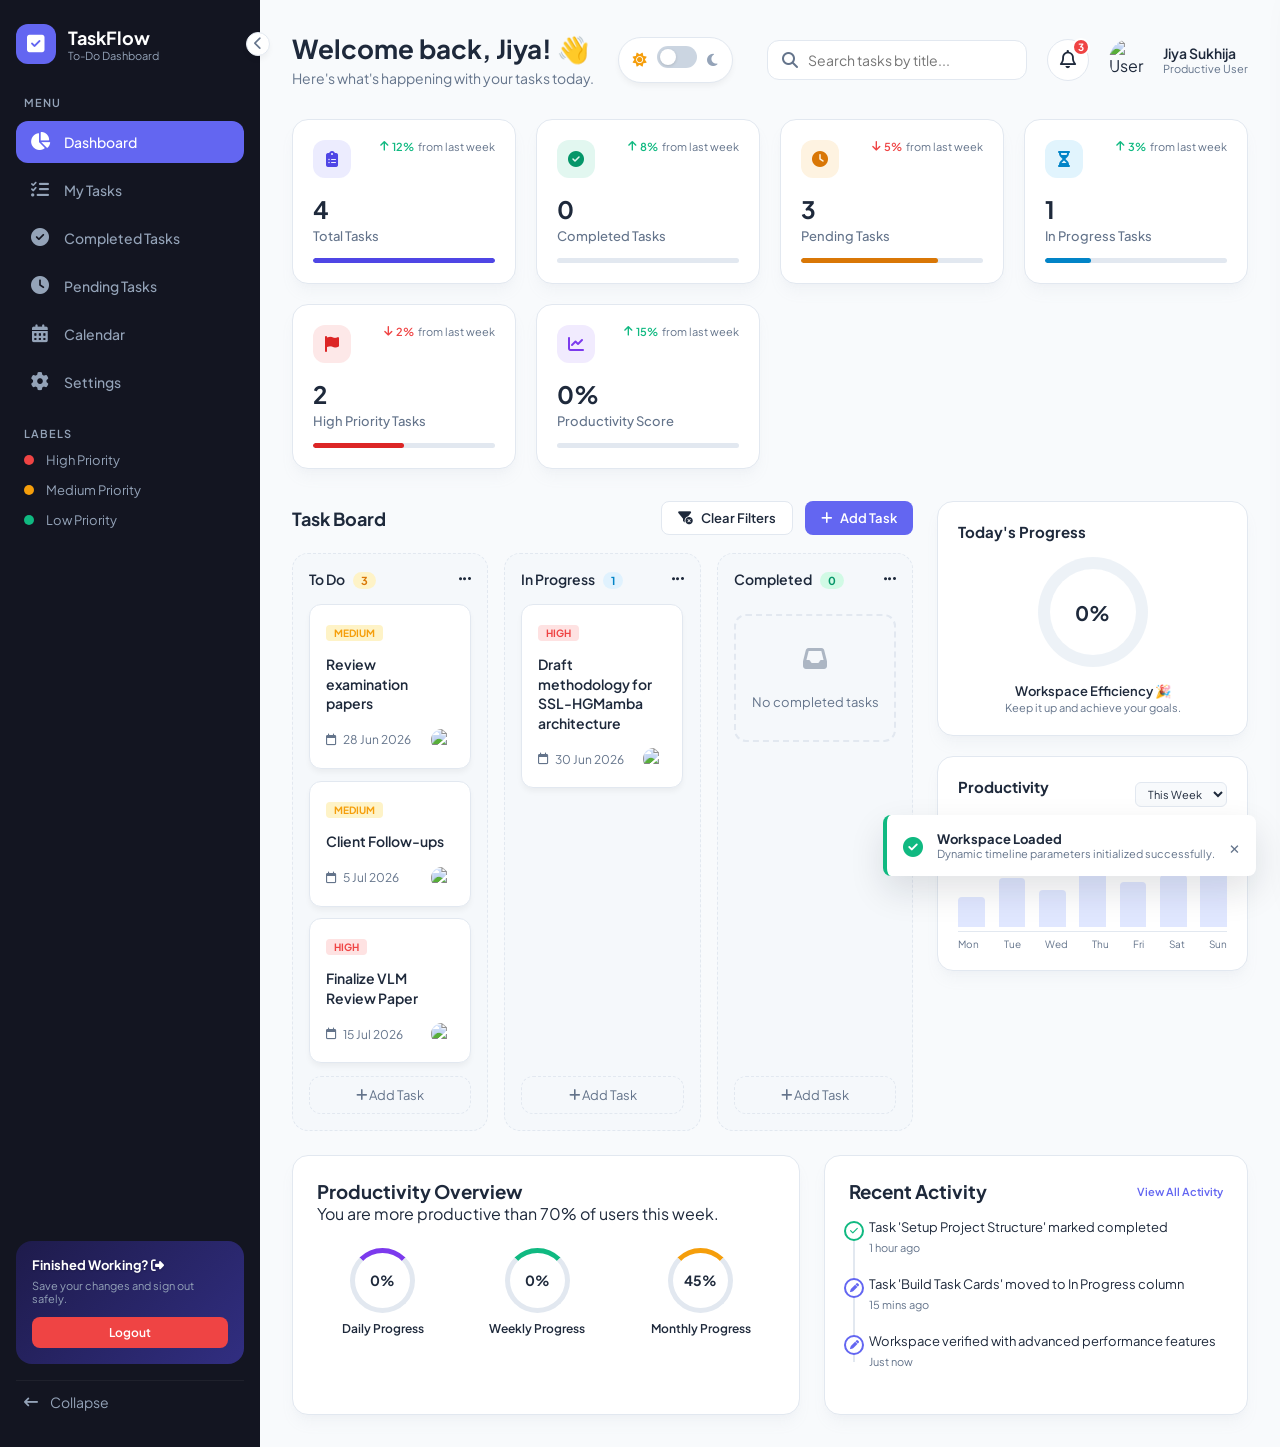
==== dashboard/index.html @ a17f4a40 "first commit" ====
<!DOCTYPE html>
<html lang="en">
<head>
    <meta charset="UTF-8">
    <meta name="viewport" content="width=device-width, initial-scale=1.0">
    <title>To-Do Dashboard</title>
    <link rel="stylesheet" href="https://cdnjs.cloudflare.com/ajax/libs/font-awesome/6.4.0/css/all.min.css">
    <link href="https://fonts.googleapis.com/css2?family=Plus+Jakarta+Sans:wght@400;500;600;700&display=swap" rel="stylesheet">
    <link rel="stylesheet" href="/dashboard/style.css">
</head>
<body>

    <div class="global-loader-screen" id="globalLoader">
        <div class="spinner-loader"></div>
        <p class="loading-text">Loading Workspace...</p>
    </div>

    <div class="dashboard-container">
        <div class="mobile-top-bar">
            <button id="mobileMenuBtn" class="mobile-menu-btn" aria-label="Open Navigation">
                <i class="fa-solid fa-bars"></i>
            </button>
            <div class="mobile-logo">
                <i class="fa-solid fa-square-check"></i> <span>TaskFlow</span>
            </div>
        </div>

        <div class="sidebar-overlay" id="sidebarOverlay"></div>

        <aside class="sidebar" id="sidebar">
            <div class="sidebar-header">
                <div class="logo-container">
                    <div class="logo-icon">
                        <i class="fa-solid fa-square-check"></i>
                    </div>
                    <div class="logo-text">
                        <h2>TaskFlow</h2>
                        <p>To-Do Dashboard</p>
                    </div>
                </div>
                <button class="toggle-sidebar-btn" id="toggleSidebar" aria-label="Toggle Sidebar">
                    <i class="fa-solid fa-chevron-left"></i>
                </button>
            </div>

            <nav class="sidebar-menu">
                <p class="menu-label">MENU</p>
                <ul class="menu-items-list">
                    <div class="sliding-indicator" id="slidingIndicator"></div>
                    
                    <li class="menu-item active" data-index="0" data-status="all">
                        <a href="#"><i class="fa-solid fa-chart-pie"></i> <span>Dashboard</span></a>
                    </li>
                    <li class="menu-item" data-index="1" data-status="all">
                        <a href="#"><i class="fa-solid fa-list-check"></i> <span>My Tasks</span></a>
                    </li>
                    <li class="menu-item" data-index="2" data-status="Completed">
                        <a href="#"><i class="fa-solid fa-circle-check"></i> <span>Completed Tasks</span></a>
                    </li>
                    <li class="menu-item" data-index="3" data-status="Pending">
                        <a href="#"><i class="fa-solid fa-clock"></i> <span>Pending Tasks</span></a>
                    </li>
                    <li class="menu-item" data-index="4">
                        <a href="#"><i class="fa-solid fa-calendar-days"></i> <span>Calendar</span></a>
                    </li>
                    <li class="menu-item" data-index="5">
                        <a href="#"><i class="fa-solid fa-gear"></i> <span>Settings</span></a>
                    </li>
                </ul>

                <p class="menu-label labels-section">LABELS</p>
                <ul class="labels-list">
                    <li class="label-filter-btn" data-priority="High"><span class="dot high"></span> <span>High Priority</span></li>
                    <li class="label-filter-btn" data-priority="Medium"><span class="dot medium"></span> <span>Medium Priority</span></li>
                    <li class="label-filter-btn" data-priority="Low"><span class="dot low"></span> <span>Low Priority</span></li>
                </ul>
            </nav>

            <div class="sidebar-banner">
                <div class="banner-content">
                    <h4>Finished Working? <i class="fa-solid fa-right-from-bracket"></i></h4>
                    <p>Save your changes and sign out safely.</p>
                    <button class="upgrade-btn" id="sidebarLogoutBtn" style="background-color: #ef4444;">Logout</button>
                </div>
            </div>

            <div class="sidebar-footer" id="footerCollapseBtn">
                <i class="fa-solid fa-arrow-left-long"></i> <span>Collapse</span>
            </div>
        </aside>

        <main class="main-content">
            <header class="top-header">
                <div class="welcome-section-wrapper">
                    <div class="welcome-msg">
                        <h1>Welcome back, Jiya! 👋</h1>
                        <p>Here's what's happening with your tasks today.</p>
                    </div>
                    <div class="header-theme-switch-box">
                        <i class="fa-solid fa-sun icon-sun"></i>
                        <label class="theme-switch-label">
                            <input type="checkbox" id="headerThemeToggle">
                            <span class="theme-switch-slider"></span>
                        </label>
                        <i class="fa-solid fa-moon icon-moon"></i>
                    </div>
                </div>
                <div class="header-actions">
                    <div class="search-bar">
                        <i class="fa-solid fa-magnifying-glass"></i>
                        <input type="text" placeholder="Search tasks by title..." id="taskSearch">
                    </div>
                    <div class="notification-trigger">
                        <i class="fa-regular fa-bell"></i>
                        <span class="badge" id="notificationBadge">3</span>
                    </div>
                    <div class="user-profile">
                        <img src="https://images.unsplash.com/photo-1534528741775-53994a69daeb?auto=format&fit=crop&w=100&q=80" alt="User Profile">
                        <div class="user-info">
                            <span class="user-name">Jiya Sukhija</span>
                            <span class="user-role">Productive User</span>
                        </div>
                    </div>
                </div>
            </header>

            <section class="stats-grid">
                <div class="stat-card total-tasks">
                    <div class="stat-header">
                        <div class="stat-icon"><i class="fa-solid fa-clipboard-list"></i></div>
                        <div class="stat-trend trend-up"><i class="fa-solid fa-arrow-up"></i> 12% <span class="trend-text">from last week</span></div>
                    </div>
                    <div class="stat-body">
                        <span class="stat-value" id="stat-total">0</span>
                        <span class="stat-title">Total Tasks</span>
                    </div>
                    <div class="progress-bar-container"><div class="progress-fill" id="pb-total" style="width: 0%"></div></div>
                </div>

                <div class="stat-card completed-tasks">
                    <div class="stat-header">
                        <div class="stat-icon"><i class="fa-solid fa-circle-check"></i></div>
                        <div class="stat-trend trend-up"><i class="fa-solid fa-arrow-up"></i> 8% <span class="trend-text">from last week</span></div>
                    </div>
                    <div class="stat-body">
                        <span class="stat-value" id="stat-completed">0</span>
                        <span class="stat-title">Completed Tasks</span>
                    </div>
                    <div class="progress-bar-container"><div class="progress-fill" id="pb-completed" style="width: 0%"></div></div>
                </div>

                <div class="stat-card pending-tasks">
                    <div class="stat-header">
                        <div class="stat-icon"><i class="fa-solid fa-clock"></i></div>
                        <div class="stat-trend trend-down"><i class="fa-solid fa-arrow-down"></i> 5% <span class="trend-text">from last week</span></div>
                    </div>
                    <div class="stat-body">
                        <span class="stat-value" id="stat-pending">0</span>
                        <span class="stat-title">Pending Tasks</span>
                    </div>
                    <div class="progress-bar-container"><div class="progress-fill" id="pb-pending" style="width: 0%"></div></div>
                </div>

                <div class="stat-card progress-tasks">
                    <div class="stat-header">
                        <div class="stat-icon"><i class="fa-solid fa-hourglass-half"></i></div>
                        <div class="stat-trend trend-up"><i class="fa-solid fa-arrow-up"></i> 3% <span class="trend-text">from last week</span></div>
                    </div>
                    <div class="stat-body">
                        <span class="stat-value" id="stat-progress">0</span>
                        <span class="stat-title">In Progress Tasks</span>
                    </div>
                    <div class="progress-bar-container"><div class="progress-fill" id="pb-progress" style="width: 0%"></div></div>
                </div>

                <div class="stat-card high-priority">
                    <div class="stat-header">
                        <div class="stat-icon"><i class="fa-solid fa-flag"></i></div>
                        <div class="stat-trend trend-down"><i class="fa-solid fa-arrow-down"></i> 2% <span class="trend-text">from last week</span></div>
                    </div>
                    <div class="stat-body">
                        <span class="stat-value" id="stat-high">0</span>
                        <span class="stat-title">High Priority Tasks</span>
                    </div>
                    <div class="progress-bar-container"><div class="progress-fill" id="pb-high" style="width: 0%"></div></div>
                </div>

                <div class="stat-card productivity-score">
                    <div class="stat-header">
                        <div class="stat-icon"><i class="fa-solid fa-chart-line"></i></div>
                        <div class="stat-trend trend-up"><i class="fa-solid fa-arrow-up"></i> 15% <span class="trend-text">from last week</span></div>
                    </div>
                    <div class="stat-body">
                        <span class="stat-value"><span id="stat-score">0</span>%</span>
                        <span class="stat-title">Productivity Score</span>
                    </div>
                    <div class="progress-bar-container"><div class="progress-fill" id="pb-score" style="width: 0%"></div></div>
                </div>
            </section>

            <div class="content-layout-grid">
                <div class="kanban-section">
                    <div class="kanban-header-actions">
                        <h3>Task Board</h3>
                        <div class="action-buttons">
                            <button class="filter-btn" id="clearFiltersBtn"><i class="fa-solid fa-filter-circle-xmark"></i> Clear Filters</button>
                            <button class="add-task-trigger-btn" id="openModalBtn"><i class="fa-solid fa-plus"></i> Add Task</button>
                        </div>
                    </div>

                    <div class="kanban-board">
                        <div class="kanban-column">
                            <div class="column-title">
                                <div>To Do <span class="count-badge count-pending" id="badge-todo">0</span></div>
                                <i class="fa-solid fa-ellipsis"></i>
                            </div>
                            <div class="task-list" id="list-todo"></div>
                            <button class="add-inline-task" data-column="Pending"><i class="fa-solid fa-plus"></i> Add Task</button>
                        </div>

                        <div class="kanban-column">
                            <div class="column-title">
                                <div>In Progress <span class="count-badge count-progress" id="badge-inprogress">0</span></div>
                                <i class="fa-solid fa-ellipsis"></i>
                            </div>
                            <div class="task-list" id="list-inprogress"></div>
                            <button class="add-inline-task" data-column="In Progress"><i class="fa-solid fa-plus"></i> Add Task</button>
                        </div>

                        <div class="kanban-column">
                            <div class="column-title">
                                <div>Completed <span class="count-badge count-completed" id="badge-completed">0</span></div>
                                <i class="fa-solid fa-ellipsis"></i>
                            </div>
                            <div class="task-list" id="list-completed"></div>
                            <button class="add-inline-task" data-column="Completed"><i class="fa-solid fa-plus"></i> Add Task</button>
                        </div>
                    </div>
                </div>

                <div class="side-metrics-column">
                    <div class="metrics-card updates-section">
                        <h3>Today's Progress</h3>
                        <div class="circular-progress-wrapper">
                            <div class="circular-progress" id="dashboardProgressCircle">
                                <div class="progress-value" id="circularProgressValue">0%</div>
                            </div>
                        </div>
                        <p class="progress-feedback">Workspace Efficiency 🎉<br><span class="subtext">Keep it up and achieve your goals.</span></p>
                    </div>

                    <div class="metrics-card productivity-graph-card">
                        <div class="card-header-flex">
                            <h3>Productivity</h3>
                            <select class="time-select"><option>This Week</option></select>
                        </div>
                        <div class="productivity-percentage">100%</div>
                        <div class="vector-graph">
                            <div class="graph-bar-chart">
                                <div class="bar" style="height: 40%"></div>
                                <div class="bar" style="height: 65%"></div>
                                <div class="bar" style="height: 50%"></div>
                                <div class="bar" style="height: 85%"></div>
                                <div class="bar" style="height: 60%"></div>
                                <div class="bar" style="height: 70%"></div>
                                <div class="bar" style="height: 95%"></div>
                            </div>
                        </div>
                        <div class="days-label">
                            <span>Mon</span><span>Tue</span><span>Wed</span><span>Thu</span><span>Fri</span><span>Sat</span><span>Sun</span>
                        </div>
                    </div>
                </div>
            </div>

            <section class="bottom-metrics-grid">
                <div class="bottom-card text-center-card">
                    <h3>Productivity Overview</h3>
                    <p class="subtext">You are more productive than 70% of users this week.</p>
                    <div class="triple-progress">
                        <div class="circle-metric progress-purple">
                            <div class="inner-circle" id="overview-daily">0%</div>
                            <span>Daily Progress</span>
                        </div>
                        <div class="circle-metric progress-green">
                            <div class="inner-circle" id="overview-weekly">0%</div>
                            <span>Weekly Progress</span>
                        </div>
                        <div class="circle-metric progress-amber">
                            <div class="inner-circle">45%</div>
                            <span>Monthly Progress</span>
                        </div>
                    </div>
                </div>

                <div class="bottom-card recent-activity-card">
                    <div class="card-header-flex">
                        <h3>Recent Activity</h3>
                        <a href="#" class="view-all-link">View All Activity</a>
                    </div>
                    <div class="activity-timeline" id="activityTimeline">
                        </div>
                </div>
            </section>
        </main>
    </div>

    <div class="drawer-overlay" id="drawerOverlay"></div>
    <div class="task-drawer" id="taskDrawer">
        <div class="drawer-header">
            <h3>Task Details</h3>
            <button class="close-drawer" id="closeDrawerBtn">&times;</button>
        </div>
        <div class="drawer-body">
            <input type="hidden" id="drawerTaskId">
            
            <div class="form-group">
                <label>Task Title</label>
                <input type="text" id="drawerTaskTitle" class="drawer-select" style="font-weight: bold; font-size: 16px;">
            </div>
            
            <div class="form-group">
                <label>Description</label>
                <textarea id="drawerTaskDesc" class="drawer-select" rows="4"></textarea>
            </div>
            
            <div class="form-group-inline">
                <div class="form-group">
                    <label>Priority</label>
                    <select class="drawer-select" id="drawerTaskPriority">
                        <option value="High">High</option>
                        <option value="Medium">Medium</option>
                        <option value="Low">Low</option>
                    </select>
                </div>
                <div class="form-group">
                    <label>Due Date</label>
                    <input type="date" class="drawer-select" id="drawerTaskDate">
                </div>
            </div>
            
            <div class="form-group">
                <label>Status</label>
                <select class="drawer-select" id="drawerTaskStatus">
                    <option value="Pending">To Do</option>
                    <option value="In Progress">In Progress</option>
                    <option value="Completed">Completed</option>
                </select>
            </div>
            
            <div class="drawer-actions">
                <button class="btn-action edit-btn" id="drawerSaveBtn"><i class="fa-solid fa-floppy-disk"></i> Save Changes</button>
                <button class="btn-action delete-btn" id="drawerDeleteBtn"><i class="fa-regular fa-trash-can"></i> Delete Task</button>
                <button class="btn-action complete-btn" id="drawerCompleteBtn"><i class="fa-solid fa-check"></i> Mark Complete</button>
            </div>
        </div>
    </div>

    <div class="modal-overlay" id="modalOverlay">
        <div class="modal-box">
            <div class="modal-header">
                <h3>Add New Task</h3>
                <button class="close-modal" id="closeModalBtn">&times;</button>
            </div>
            <form class="modal-form" id="addTaskForm">
                <div class="form-group">
                    <label for="taskNameInput">Task Name</label>
                    <input type="text" id="taskNameInput" placeholder="Enter task name" required>
                </div>
                <div class="form-group">
                    <label for="taskDescInput">Description</label>
                    <textarea id="taskDescInput" placeholder="Enter description details" rows="3"></textarea>
                </div>
                <div class="form-group-inline">
                    <div class="form-group">
                        <label for="taskPriorityInput">Priority</label>
                        <select id="taskPriorityInput">
                            <option value="High">High</option>
                            <option value="Medium">Medium</option>
                            <option value="Low">Low</option>
                        </select>
                    </div>
                    <div class="form-group">
                        <label for="taskDateInput">Due Date</label>
                        <input type="date" id="taskDateInput" required>
                    </div>
                </div>
                <div class="form-group">
                    <label for="taskStatusInput">Status</label>
                    <select id="taskStatusInput">
                        <option value="Pending">To Do</option>
                        <option value="In Progress">In Progress</option>
                        <option value="Completed">Completed</option>
                    </select>
                </div>
                <div class="modal-footer">
                    <button type="button" class="btn-secondary" id="cancelModalBtn">Cancel</button>
                    <button type="submit" class="btn-primary button-loader-target">
                        <span class="btn-text">Create Task</span>
                        <div class="btn-spinner"></div>
                    </button>
                </div>
            </form>
        </div>
    </div>

    <div class="notification-container" id="notificationContainer"></div>

    <script src="/dashboard/script.js"></script>
</body>
</html>
---- dashboard/style.css ----
/* ROOT VARIABLE TOKENS BASESPACE */
:root {
    --primary-color: #6366f1;
    --primary-light: #e0e7ff;
    --bg-dashboard: #f8fafc;
    --bg-sidebar: #131521;
    --bg-card: #ffffff;
    --text-main: #1e293b;
    --text-muted: #64748b;
    --border-color: #e2e8f0;
    --sidebar-text-active: #ffffff;
    --sidebar-text-inactive: #94a3b8;
    
    --high-priority: #ef4444;
    --medium-priority: #f59e0b;
    --low-priority: #10b981;
    
    --radius-lg: 16px;
    --radius-md: 12px;
    --shadow-sm: 0 4px 6px -1px rgba(0, 0, 0, 0.05);
    --shadow-md: 0 10px 15px -3px rgba(148, 163, 184, 0.08), 0 4px 6px -2px rgba(148, 163, 184, 0.03);
    --shadow-hover: 0 20px 25px -5px rgba(99, 102, 241, 0.12), 0 10px 10px -5px rgba(99, 102, 241, 0.04);
    
    /* ADVANCED TIMING FUNCTIONS: Cubic-bezier paths give structural physics deceleration snap */
    --transition-smooth: all 0.4s cubic-bezier(0.25, 1, 0.5, 1);
    --transition-bounce: all 0.5s cubic-bezier(0.34, 1.56, 0.64, 1);
    --shimmer-gradient: linear-gradient(90deg, transparent, rgba(255,255,255,0.2), transparent);
}

body.dark-theme {
    --bg-dashboard: #0f172a;
    --bg-card: #1e293b;
    --text-main: #f8fafc;
    --text-muted: #94a3b8;
    --border-color: #334155;
    --primary-light: #312e81;
    --shimmer-gradient: linear-gradient(90deg, transparent, rgba(255,255,255,0.06), transparent);
}

* {
    margin: 0; padding: 0; box-sizing: border-box;
    font-family: 'Plus Jakarta Sans', sans-serif;
}

body {
    background-color: var(--bg-dashboard);
    color: var(--text-main);
    overflow-x: hidden;
    transition: background-color 0.4s ease, color 0.4s ease;
}

/* 10. ADVANCED SHIMMER SKELETON LOADING STATE ENGINE */
.global-loader-screen {
    position: fixed; top: 0; left: 0; right: 0; bottom: 0;
    background: var(--bg-dashboard); z-index: 9999;
    display: flex; flex-direction: column; align-items: center; justify-content: center;
    gap: 16px; transition: opacity 0.4s ease, visibility 0.4s ease;
}
.global-loader-screen.fade-out-loader { opacity: 0; visibility: hidden; }

.spinner-loader {
    width: 44px; height: 44px;
    border: 3.5px solid var(--primary-light);
    border-top-color: var(--primary-color);
    border-radius: 50%; animation: spinOrbit 0.8s linear infinite;
}
@keyframes spinOrbit { to { transform: rotate(360deg); } }

.loading-text {
    font-size: 14px; font-weight: 600; color: var(--text-muted);
    letter-spacing: 0.5px; animation: pulseFade 1.5s ease-in-out infinite;
}
@keyframes pulseFade { 0%, 100% { opacity: 0.5; } 50% { opacity: 1; } }

/* APP LAYOUT FRAME WORKSPACE */
.dashboard-container { display: flex; min-height: 100vh; position: relative; }
.mobile-top-bar {
    display: none; position: fixed; top: 0; left: 0; right: 0; height: 60px;
    background: var(--bg-card); border-bottom: 1px solid var(--border-color);
    padding: 0 16px; align-items: center; justify-content: space-between; z-index: 90;
}
.mobile-menu-btn { background: transparent; border: none; font-size: 20px; color: var(--text-main); }
.mobile-logo { display: flex; align-items: center; gap: 8px; font-weight: 700; color: var(--primary-color); }

/* SIDEBAR LAYOUT STYLING RULES */
.sidebar {
    width: 260px; background-color: var(--bg-sidebar); color: #ffffff;
    display: flex; flex-direction: column; padding: 24px 16px;
    transition: var(--transition-smooth); position: relative; flex-shrink: 0; z-index: 100;
}
.sidebar.collapsed { width: 78px; }
.sidebar-header { display: flex; align-items: center; justify-content: space-between; margin-bottom: 32px; position: relative; }
.logo-container { display: flex; align-items: center; gap: 12px; overflow: hidden; }
.logo-icon {
    background: var(--primary-color); width: 40px; height: 40px; border-radius: var(--radius-md);
    display: flex; align-items: center; justify-content: center; font-size: 20px; flex-shrink: 0;
}
.logo-text { transition: opacity 0.25s ease, transform 0.25s ease; white-space: nowrap; }
.sidebar.collapsed .logo-text { opacity: 0; transform: translateX(-15px); pointer-events: none; }
.logo-text h2 { font-size: 18px; font-weight: 700; }
.logo-text p { font-size: 11px; color: var(--sidebar-text-inactive); }

.toggle-sidebar-btn {
    position: absolute; right: -26px; top: 50%; transform: translateY(-50%);
    background: var(--bg-card); border: 1px solid var(--border-color); color: var(--text-muted);
    width: 24px; height: 24px; border-radius: 50%; cursor: pointer;
    display: flex; align-items: center; justify-content: center; box-shadow: var(--shadow-sm);
    transition: var(--transition-smooth);
}
.sidebar.collapsed .toggle-sidebar-btn { transform: translateY(-50%) rotate(180deg); }

.sidebar-menu { flex-grow: 1; position: relative; }
.menu-label { font-size: 11px; font-weight: 600; color: var(--sidebar-text-inactive); letter-spacing: 1px; margin-bottom: 12px; padding-left: 8px; transition: opacity 0.2s ease; }
.sidebar.collapsed .menu-label { opacity: 0; }
.menu-items-list { list-style: none; margin-bottom: 24px; position: relative; }
.menu-item { margin-bottom: 6px; position: relative; z-index: 2; }
.menu-item a {
    display: flex; align-items: center; gap: 14px; padding: 12px 14px;
    color: var(--sidebar-text-inactive); text-decoration: none; font-size: 14px; font-weight: 500;
    border-radius: var(--radius-md); transition: color 0.3s ease; white-space: nowrap;
}

/* Micro-Interaction Scale & Transform effects on Hovering icons */
.menu-item a i { font-size: 18px; transition: var(--transition-bounce); width: 20px; text-align: center; }
.menu-item:hover a i { transform: scale(1.25) rotate(-5deg); color: #ffffff; }

/* Active Navigation Sliding Indicator Backdrop */
.sliding-indicator {
    position: absolute; left: 0; width: 100%; background-color: var(--primary-color);
    border-radius: var(--radius-md); z-index: 1;
    transition: top 0.38s cubic-bezier(0.25, 1, 0.5, 1), height 0.38s ease;
    pointer-events: none;
}
.menu-item.active a { color: var(--sidebar-text-active); }

.menu-item span, .labels-list span, .sidebar-footer span {
    display: inline-block; transition: opacity 0.2s ease, transform 0.2s ease, max-width 0.25s ease;
    max-width: 150px; opacity: 1;
}
.sidebar.collapsed .menu-item span,
.sidebar.collapsed .labels-list span,
.sidebar.collapsed .sidebar-footer span { max-width: 0; opacity: 0; transform: translateX(-10px); overflow: hidden; }

.labels-list { list-style: none; padding-left: 8px; }
.labels-list li { display: flex; align-items: center; gap: 12px; font-size: 13px; color: var(--sidebar-text-inactive); margin-bottom: 14px; }
.dot { width: 10px; height: 10px; border-radius: 50%; flex-shrink: 0; }
.dot.high { background-color: var(--high-priority); }
.dot.medium { background-color: var(--medium-priority); }
.dot.low { background-color: var(--low-priority); }

.sidebar-banner {
    background: linear-gradient(135deg, #1e1b4b, #312e81); border-radius: var(--radius-lg);
    padding: 16px; margin-bottom: 16px; position: relative; overflow: hidden; transition: opacity 0.2s ease, transform 0.2s ease;
}
.sidebar.collapsed .sidebar-banner { opacity: 0; transform: scale(0.8); pointer-events: none; position: absolute; visibility: hidden; }
.banner-content h4 { font-size: 13px; margin-bottom: 6px; text-shadow: 0 1px 2px rgba(0,0,0,0.2); }
.banner-content p { font-size: 11px; color: #94a3b8; margin-bottom: 12px; }
.upgrade-btn {
    background: var(--primary-color); color: #ffffff; border: none; width: 100%; padding: 8px;
    border-radius: 8px; font-size: 12px; font-weight: 600; cursor: pointer; transition: var(--transition-smooth);
}
.upgrade-btn:hover { background-color: #4f46e5; transform: translateY(-1px); box-shadow: 0 4px 12px rgba(99,102,241,0.3); }
.sidebar-footer { display: flex; align-items: center; gap: 12px; padding: 12px 8px; color: var(--sidebar-text-inactive); cursor: pointer; font-size: 14px; border-top: 1px solid rgba(255,255,255,0.05); }

/* MAIN DASHBOARD CONTENT AREA */
.main-content { flex-grow: 1; padding: 32px; max-width: calc(100% - 260px); transition: var(--transition-smooth); }
.sidebar.collapsed + .main-content { max-width: calc(100% - 78px); }

/* HEADER LAYER WITH GREETING TOGGLES */
.top-header { display: flex; justify-content: space-between; align-items: center; margin-bottom: 32px; flex-wrap: wrap; gap: 16px; }
.welcome-section-wrapper { display: flex; align-items: center; gap: 24px; }
.welcome-msg h1 { font-size: 26px; font-weight: 700; margin-bottom: 4px; }
.welcome-msg p { color: var(--text-muted); font-size: 14px; }

/* 9. INLINE DARK MODE SWITCH OVERRIDES (IOS DESIGN STRUCT) */
.header-theme-switch-box {
    display: flex; align-items: center; gap: 10px; background: var(--bg-card);
    border: 1px solid var(--border-color); padding: 8px 14px; border-radius: 30px;
    box-shadow: var(--shadow-sm); transition: var(--transition-smooth);
}
.header-theme-switch-box .icon-sun { color: #f59e0b; font-size: 14px; }
.header-theme-switch-box .icon-moon { color: #94a3b8; font-size: 14px; }
body.dark-theme .header-theme-switch-box .icon-moon { color: #a5b4fc; }
.theme-switch-label { position: relative; display: inline-block; width: 40px; height: 22px; }
.theme-switch-label input { opacity: 0; width: 0; height: 0; }
.theme-switch-slider { position: absolute; cursor: pointer; top: 0; left: 0; right: 0; bottom: 0; background-color: #cbd5e1; transition: .35s cubic-bezier(0.25, 1, 0.5, 1); border-radius: 30px; }
.theme-switch-slider:before { position: absolute; content: ""; height: 16px; width: 16px; left: 3px; bottom: 3px; background-color: #ffffff; transition: .35s cubic-bezier(0.25, 1, 0.5, 1); border-radius: 50%; box-shadow: 0 1px 3px rgba(0,0,0,0.15); }
.theme-switch-label input:checked + .theme-switch-slider { background-color: var(--primary-color); }
.theme-switch-label input:checked + .theme-switch-slider:before { transform: translateX(18px); }

.header-actions { display: flex; align-items: center; gap: 20px; }
.search-bar {
    position: relative; background: var(--bg-card); border: 1px solid var(--border-color);
    border-radius: var(--radius-md); padding: 10px 16px 10px 40px; display: flex; align-items: center;
    min-width: 260px; transition: var(--transition-smooth);
}
.search-bar i { position: absolute; left: 14px; color: var(--text-muted); }
.search-bar input { background: transparent; border: none; outline: none; color: var(--text-main); width: 100%; font-size: 14px; }
.search-bar:focus-within { border-color: var(--primary-color); box-shadow: 0 0 0 3px rgba(99, 102, 241, 0.12); }

.notification-trigger {
    background: var(--bg-card); border: 1px solid var(--border-color); width: 42px; height: 42px;
    border-radius: 50%; display: flex; align-items: center; justify-content: center;
    position: relative; cursor: pointer; color: var(--text-main); font-size: 18px; transition: var(--transition-smooth);
}
.notification-trigger .badge { position: absolute; top: -2px; right: -2px; background: var(--high-priority); color: white; font-size: 10px; font-weight: 700; width: 18px; height: 18px; border-radius: 50%; display: flex; align-items: center; justify-content: center; border: 2px solid var(--bg-card); }
.user-profile { display: flex; align-items: center; gap: 12px; }
.user-profile img { width: 42px; height: 42px; border-radius: 50%; object-fit: cover; }
.user-info { display: flex; flex-direction: column; }
.user-name { font-size: 14px; font-weight: 600; }
.user-role { font-size: 11px; color: var(--text-muted); }

/* 2. STATS OVERVIEW SECTIONS WITH INTERACTIVE PROGRESS TRACKS */
.stats-grid { display: grid; grid-template-columns: repeat(auto-fit, minmax(180px, 1fr)); gap: 20px; margin-bottom: 32px; }
.stat-card {
    background: var(--bg-card); border-radius: var(--radius-lg); padding: 20px;
    box-shadow: var(--shadow-md); border: 1px solid var(--border-color);
    transition: var(--transition-smooth); position: relative; overflow: hidden;
}

/* 3D Transform lift effect combined with subtle animated glass shimmers on hovering metrics cards */
.stat-card:hover {
    transform: translateY(-5px) scale(1.01);
    box-shadow: var(--shadow-hover);
}
.stat-card::after {
    content: ''; position: absolute; top: 0; left: -150%; width: 100%; height: 100%;
    background: var(--shimmer-gradient); transform: skewX(-25deg);
}
.stat-card:hover::after { animation: hardwareShimmer 1.2s ease; }
@keyframes hardwareShimmer { to { left: 150%; } }

.stat-header { display: flex; justify-content: space-between; align-items: flex-start; margin-bottom: 16px; }
.stat-icon { width: 38px; height: 38px; border-radius: var(--radius-md); display: flex; align-items: center; justify-content: center; font-size: 16px; }
.total-tasks .stat-icon { background: rgba(99, 102, 241, 0.12); color: #4f46e5; }
.completed-tasks .stat-icon { background: rgba(16, 185, 129, 0.12); color: #059669; }
.pending-tasks .stat-icon { background: rgba(245, 158, 11, 0.12); color: #d97706; }
.progress-tasks .stat-icon { background: rgba(14, 165, 233, 0.12); color: #0284c7; }
.high-priority .stat-icon { background: rgba(239, 68, 68, 0.12); color: #dc2626; }
.productivity-score .stat-icon { background: rgba(139, 92, 246, 0.12); color: #7c3aed; }

.stat-trend { font-size: 11px; font-weight: 600; display: flex; align-items: center; gap: 4px; }
.trend-up { color: var(--low-priority); }
.trend-down { color: var(--high-priority); }
.trend-text { color: var(--text-muted); font-weight: 400; }

.stat-body { display: flex; flex-direction: column; }
.stat-value { font-size: 24px; font-weight: 700; color: var(--text-main); margin-bottom: 4px; }
.stat-title { font-size: 13px; color: var(--text-muted); font-weight: 500; }

.progress-bar-container { width: 100%; height: 5px; background: var(--border-color); border-radius: 4px; margin-top: 14px; overflow: hidden; }
.progress-fill { height: 100%; border-radius: 4px; transition: width 1.5s cubic-bezier(0.4, 0, 0.2, 1); }
.total-tasks .progress-fill { background: #4f46e5; }
.completed-tasks .progress-fill { background: #059669; }
.pending-tasks .progress-fill { background: #d97706; }
.progress-tasks .progress-fill { background: #0284c7; }
.high-priority .progress-fill { background: #dc2626; }
.productivity-score .progress-fill { background: #7c3aed; }

/* KANBAN SECTION GRID BOARD BLOCKS */
.content-layout-grid { display: grid; grid-template-columns: 2fr 1fr; gap: 24px; align-items: start; margin-bottom: 24px; }
.kanban-section { display: flex; flex-direction: column; }
.kanban-header-actions { display: flex; justify-content: space-between; align-items: center; margin-bottom: 18px; }
.kanban-header-actions h3 { font-size: 18px; font-weight: 700; }
.action-buttons { display: flex; gap: 12px; }
.filter-btn, .add-task-trigger-btn { padding: 8px 16px; border-radius: 8px; font-size: 13px; font-weight: 600; cursor: pointer; display: flex; align-items: center; gap: 8px; transition: var(--transition-smooth); }
.filter-btn { background: var(--bg-card); border: 1px solid var(--border-color); color: var(--text-main); }
.add-task-trigger-btn { background: var(--primary-color); border: none; color: white; }
.add-task-trigger-btn:hover { background: #4f46e5; transform: translateY(-1px); box-shadow: 0 4px 12px rgba(99,102,241,0.25); }

.kanban-board { display: grid; grid-template-columns: repeat(3, 1fr); gap: 16px; }
.kanban-column { background: rgba(241, 245, 249, 0.4); border-radius: var(--radius-lg); padding: 16px; border: 1px dashed var(--border-color); display: flex; flex-direction: column; min-height: 450px; }
body.dark-theme .kanban-column { background: rgba(30, 41, 59, 0.15); }
.column-title { display: flex; justify-content: space-between; align-items: center; font-size: 14px; font-weight: 600; margin-bottom: 16px; }
.count-badge { font-size: 11px; padding: 2px 8px; border-radius: 10px; margin-left: 6px; font-weight: 700; }
.count-pending { background: #fef3c7; color: #d97706; }
.count-progress { background: #e0f2fe; color: #0284c7; }
.count-completed { background: #d1fae5; color: #059669; }
.task-list { display: flex; flex-direction: column; gap: 12px; flex-grow: 1; }

/* 3. MULTI-DIRECTIONAL ENTRANCE ANIMATIONS FOR KANBAN CARDS */
@keyframes entranceFromLeft { from { opacity: 0; transform: translateX(-35px) scale(0.95); } to { opacity: 1; transform: translateX(0) scale(1); } }
@keyframes entranceFromBottom { from { opacity: 0; transform: translateY(35px) scale(0.95); } to { opacity: 1; transform: translateY(0) scale(1); } }
@keyframes entranceFromRight { from { opacity: 0; transform: translateX(35px) scale(0.95); } to { opacity: 1; transform: translateX(0) scale(1); } }

.card-entry-left { animation: entranceFromLeft 0.55s cubic-bezier(0.25, 1, 0.5, 1) forwards; }
.card-entry-bottom { animation: entranceFromBottom 0.55s cubic-bezier(0.25, 1, 0.5, 1) forwards; }
.card-entry-right { animation: entranceFromRight 0.55s cubic-bezier(0.25, 1, 0.5, 1) forwards; }

.task-card {
    background: var(--bg-card); border-radius: var(--radius-md); padding: 16px;
    border: 1px solid var(--border-color); box-shadow: var(--shadow-sm); cursor: pointer;
    transition: var(--transition-bounce);
}
.task-card:hover {
    transform: translateY(-4px) scale(1.02);
    box-shadow: var(--shadow-hover); border-color: var(--primary-color);
}
.task-card-header { display: flex; justify-content: space-between; margin-bottom: 10px; }
.priority-badge { font-size: 10px; font-weight: 700; padding: 2px 8px; border-radius: 4px; text-transform: uppercase; }
.priority-badge.high { background: #fee2e2; color: var(--high-priority); }
.priority-badge.medium { background: #fef3c7; color: var(--medium-priority); }
.priority-badge.low { background: #d1fae5; color: var(--low-priority); }
.task-card-title { font-size: 14px; font-weight: 600; margin-bottom: 14px; line-height: 1.4; }
.task-card-footer { display: flex; justify-content: space-between; align-items: center; }
.due-date { font-size: 12px; color: var(--text-muted); display: flex; align-items: center; gap: 6px; }
.assignee-img { width: 24px; height: 24px; border-radius: 50%; border: 1.5px solid white; }
.completed-task-fade { opacity: 0.65; }
.completed-task-fade .task-card-title { text-decoration: line-through; color: var(--text-muted); }

/* Quick Actions for Kanban Cards */
.card-quick-actions {
    display: flex;
    gap: 8px;
    opacity: 0; /* Hides buttons until you hover over the card */
    transition: opacity 0.2s ease;
}

.task-card:hover .card-quick-actions {
    opacity: 1;
}

.quick-action-btn {
    background: transparent;
    border: none;
    cursor: pointer;
    font-size: 13px;
    padding: 4px;
    border-radius: 4px;
    transition: background 0.2s, color 0.2s;
}

.quick-action-btn.edit {
    color: var(--text-muted);
}
.quick-action-btn.edit:hover {
    background: var(--primary-light);
    color: var(--primary-color);
}

.quick-action-btn.delete {
    color: #f87171;
}
.quick-action-btn.delete:hover {
    background: #fee2e2;
    color: var(--high-priority);
}

.add-inline-task {
    background: transparent; border: 1px dashed var(--border-color); width: 100%; padding: 10px;
    border-radius: var(--radius-md); color: var(--text-muted); font-size: 13px; cursor: pointer;
    margin-top: 12px; transition: var(--transition-smooth);
}
.add-inline-task:hover { background: var(--bg-card); color: var(--primary-color); border-style: solid; }

/* PROGRESS CHARTS COLUMNS */
.side-metrics-column { display: flex; flex-direction: column; gap: 20px; }
.metrics-card { background: var(--bg-card); border: 1px solid var(--border-color); border-radius: var(--radius-lg); padding: 20px; box-shadow: var(--shadow-md); }
.metrics-card h3 { font-size: 15px; font-weight: 700; margin-bottom: 16px; }

/* 7. PROGRESS GRAPH GRADIENTS */
.circular-progress-wrapper { display: flex; justify-content: center; margin: 16px 0; }
.circular-progress { width: 110px; height: 110px; border-radius: 50%; display: flex; align-items: center; justify-content: center; position: relative; transition: var(--transition-smooth); }
.circular-progress::before { content: ""; position: absolute; width: 86px; height: 86px; background-color: var(--bg-card); border-radius: 50%; transition: var(--transition-smooth); }
.progress-value { position: relative; font-size: 20px; font-weight: 700; color: var(--text-main); }
.progress-feedback { text-align: center; font-size: 13px; font-weight: 600; }
.progress-feedback .subtext { font-size: 11px; color: var(--text-muted); font-weight: 400; }

.card-header-flex { display: flex; justify-content: space-between; align-items: center; }
.time-select { padding: 4px 8px; border-radius: 6px; border: 1px solid var(--border-color); font-size: 11px; background: var(--bg-dashboard); color: var(--text-main); }
.productivity-percentage { font-size: 22px; font-weight: 700; margin-bottom: 10px; }
.graph-bar-chart { display: flex; align-items: flex-end; justify-content: space-between; height: 80px; margin-top: 12px; border-bottom: 1px solid var(--border-color); padding-bottom: 4px; }
.graph-bar-chart .bar { width: 10%; background: var(--primary-light); border-radius: 4px 4px 0 0; transition: height 1s cubic-bezier(0.1, 1, 0.1, 1); }
.graph-bar-chart .bar:hover { background: var(--primary-color); }
.days-label { display: flex; justify-content: space-between; font-size: 10px; color: var(--text-muted); margin-top: 6px; }

.view-all-link { font-size: 11px; color: var(--primary-color); text-decoration: none; font-weight: 600; }
.upcoming-list { display: flex; flex-direction: column; gap: 12px; }
.upcoming-item { display: flex; align-items: center; gap: 12px; padding: 10px; border-radius: var(--radius-md); background: rgba(248, 250, 252, 0.8); border: 1px solid var(--border-color); }
body.dark-theme .upcoming-item { background: rgba(15, 23, 42, 0.5); }
.item-icon { width: 32px; height: 32px; border-radius: 8px; display: flex; align-items: center; justify-content: center; font-size: 14px; }
.item-icon.color-1 { background: rgba(99, 102, 241, 0.15); color: #4f46e5; }
.item-icon.color-2 { background: rgba(245, 158, 11, 0.15); color: #d97706; }
.item-details h4 { font-size: 13px; font-weight: 600; }
.item-details p { font-size: 11px; color: var(--text-muted); }

.bottom-metrics-grid { display: grid; grid-template-columns: 1.2fr 1fr; gap: 24px; }
.bottom-card { background: var(--bg-card); border: 1px solid var(--border-color); border-radius: var(--radius-lg); padding: 24px; box-shadow: var(--shadow-md); }
.triple-progress { display: flex; justify-content: space-around; margin-top: 24px; flex-wrap: wrap; gap: 16px; }
.circle-metric { display: flex; flex-direction: column; align-items: center; gap: 8px; font-size: 12px; font-weight: 600; }
.inner-circle { width: 65px; height: 65px; border-radius: 50%; border: 5px solid var(--border-color); display: flex; align-items: center; justify-content: center; font-size: 14px; font-weight: 700; }
.progress-purple .inner-circle { border-top-color: #7c3aed; }
.progress-green .inner-circle { border-top-color: #10b981; }
.progress-amber .inner-circle { border-top-color: #f59e0b; }

.activity-timeline { position: relative; padding-left: 20px; margin-top: 16px; }
.activity-timeline::before { content: ''; position: absolute; left: 4px; top: 8px; bottom: 8px; width: 2px; background: var(--border-color); }
.timeline-item { position: relative; margin-bottom: 20px; }
.timeline-dot { position: absolute; left: -25px; top: 2px; width: 20px; height: 20px; border-radius: 50%; background: var(--bg-card); border: 2px solid var(--border-color); display: flex; align-items: center; justify-content: center; font-size: 9px; }
.timeline-dot.success { border-color: var(--low-priority); color: var(--low-priority); }
.timeline-dot.info { border-color: var(--primary-color); color: var(--primary-color); }
.timeline-content p { font-size: 13px; }
.time-stamp { font-size: 11px; color: var(--text-muted); }

/* 5. SMOOTH SIDEBAR SLIDE DRAWER COMPONENT */
.drawer-overlay, .modal-overlay {
    position: fixed; top: 0; left: 0; right: 0; bottom: 0;
    background: rgba(15, 23, 42, 0.4); backdrop-filter: blur(5px);
    opacity: 0; visibility: hidden; transition: opacity 0.4s ease, visibility 0.4s ease; z-index: 1001;
}
.drawer-overlay.active, .modal-overlay.active { opacity: 1; visibility: visible; }

.task-drawer {
    position: fixed; top: 0; right: -420px; bottom: 0; width: 380px;
    background: var(--bg-card); box-shadow: -10px 0 40px rgba(15, 23, 42, 0.15); z-index: 1002;
    padding: 32px 24px; display: flex; flex-direction: column;
    /* Custom cubic deceleration path for elastic side drawers sliding mechanics */
    transition: right 0.45s cubic-bezier(0.16, 1, 0.3, 1);
}
.task-drawer.active { right: 0; }

/* Smooth inner components text fade-in transitions once drawer rolls open */
.task-drawer .form-group, .task-drawer .drawer-actions {
    opacity: 0; transform: translateX(20px); transition: opacity 0.35s ease 0.15s, transform 0.35s ease 0.15s;
}
.task-drawer.active .form-group, .task-drawer.active .drawer-actions { opacity: 1; transform: translateX(0); }

.drawer-header, .modal-header { display: flex; justify-content: space-between; align-items: center; margin-bottom: 24px; }
.close-drawer, .close-modal { background: transparent; border: none; font-size: 28px; cursor: pointer; color: var(--text-muted); transition: transform 0.2s ease; }
.close-drawer:hover, .close-modal:hover { transform: scale(1.1) rotate(90deg); color: var(--high-priority); }

.form-group { margin-bottom: 20px; }
.form-group-inline { display: grid; grid-template-columns: 1fr 1fr; gap: 16px; margin-bottom: 20px; }
label { display: block; font-size: 12px; font-weight: 600; color: var(--text-muted); margin-bottom: 6px; text-transform: uppercase; }
.drawer-title-text { font-size: 20px; font-weight: 700; }
.drawer-desc-text { font-size: 14px; color: var(--text-muted); line-height: 1.5; }
.drawer-select, .modal-form input, .modal-form textarea, .modal-form select {
    width: 100%; padding: 10px 14px; border-radius: 8px; border: 1px solid var(--border-color);
    background: var(--bg-dashboard); color: var(--text-main); outline: none; font-size: 14px;
}
.drawer-actions { margin-top: auto; display: flex; flex-direction: column; gap: 10px; }
.btn-action { padding: 12px; border-radius: 8px; border: none; cursor: pointer; font-weight: 600; font-size: 14px; display: flex; align-items: center; justify-content: center; gap: 8px; }
.edit-btn { background: var(--primary-light); color: var(--primary-color); }
.delete-btn { background: #fee2e2; color: var(--high-priority); }
.complete-btn { background: var(--primary-color); color: white; }

/* 6. ADVANCED ADD NEW TASK MODAL (SCALE UP ENGINE) */
.modal-box {
    position: fixed; top: 50%; left: 50%;
    transform: translate(-50%, -50%) scale(0.85);
    width: 480px; max-width: 90%; background: var(--bg-card);
    border-radius: var(--radius-lg); padding: 28px;
    box-shadow: 0 30px 60px -15px rgba(15,23,42,0.3); z-index: 1002;
    opacity: 0; pointer-events: none;
    transition: transform 0.4s cubic-bezier(0.34, 1.56, 0.64, 1), opacity 0.35s ease;
}
.modal-overlay.active .modal-box { transform: translate(-50%, -50%) scale(1); opacity: 1; pointer-events: auto; }

.modal-footer { display: flex; justify-content: flex-end; gap: 12px; margin-top: 12px; }
.btn-secondary, .btn-primary { padding: 10px 20px; border-radius: 8px; font-weight: 600; cursor: pointer; border: none; }
.btn-secondary { background: var(--border-color); color: var(--text-main); }
.btn-primary { background: var(--primary-color); color: white; position: relative; overflow: hidden; display: inline-flex; align-items: center; gap: 8px; }

/* 10. SUB-LOADING STATE FOR ACTION BUTTON CLICKS */
.btn-spinner {
    width: 14px; height: 14px; border: 2px solid rgba(255,255,255,0.3);
    border-top-color: #ffffff; border-radius: 50%; display: none;
    animation: spinOrbit 0.6s linear infinite;
}
.button-loading .btn-spinner { display: inline-block; }
.button-loading .btn-text { opacity: 0.7; }

/* 8. TOAST NOTIFICATIONS SYSTEMS WITH PAUSABLE TIMERS */
.notification-container { position: fixed; bottom: 24px; right: 24px; z-index: 9999; display: flex; flex-direction: column; gap: 10px; }
.toast-card {
    background: var(--bg-card); border-left: 4px solid var(--low-priority); padding: 16px;
    border-radius: 8px; box-shadow: 0 15px 35px rgba(15,23,42,0.12); display: flex;
    align-items: center; gap: 14px; min-width: 320px; position: relative; overflow: hidden;
    transform: translateX(130%); transition: var(--transition-bounce);
}
.toast-card.visible-toast { transform: translateX(0); }

/* Decrementing execution progress tracking bar underneath toasts payloads */
.toast-progress-bar {
    position: absolute; bottom: 0; left: 0; height: 3px; width: 100%;
    background-color: var(--low-priority); opacity: 0.4;
    transform-origin: left; animation: toastBurnout 4s linear forwards;
}
@keyframes toastBurnout { from { transform: scaleX(1); } to { transform: scaleX(0); } }

/* Hover to Pause Progress Timer feature requirements rule verification */
.toast-card:hover .toast-progress-bar { animation-play-state: paused; }

.toast-icon { color: var(--low-priority); font-size: 20px; }
.toast-body h4 { font-size: 13px; font-weight: 700; }
.toast-body p { font-size: 11px; color: var(--text-muted); }
.toast-close { background: transparent; border: none; margin-left: auto; font-size: 18px; cursor: pointer; color: var(--text-muted); }

/* LAYER OVERLAYS BACKDROP */
.sidebar-overlay { position: fixed; top: 0; left: 0; right: 0; bottom: 0; background: rgba(15, 23, 42, 0.4); backdrop-filter: blur(4px); z-index: 95; opacity: 0; visibility: hidden; transition: var(--transition-smooth); }
.sidebar-overlay.active { opacity: 1; visibility: visible; }

/* RESPONSIVE LAYOUT RESPONSIVENESS MATRIX */
@media (max-width: 1100px) { .content-layout-grid, .bottom-metrics-grid { grid-template-columns: 1fr; } }
@media (max-width: 768px) {
    .mobile-top-bar { display: flex; }
    .sidebar { position: fixed; left: -280px; top: 0; bottom: 0; height: 100vh; width: 260px; box-shadow: 10px 0 30px rgba(0,0,0,0.25); }
    .sidebar.active-mobile { left: 0; }
    .sidebar.collapsed { width: 260px; }
    .sidebar.collapsed .logo-text, .sidebar.collapsed .menu-label, .sidebar.collapsed .menu-item span, .sidebar.collapsed .labels-list span, .sidebar.collapsed .sidebar-footer span { opacity: 1 !important; max-width: 150px !important; transform: translateX(0) !important; overflow: visible !important; }
    .sidebar.collapsed .sidebar-banner { opacity: 1 !important; transform: scale(1) !important; position: relative !important; visibility: visible !important; }
    .main-content { max-width: 100%; padding: 80px 16px 16px 16px; }
    .sidebar.collapsed + .main-content { max-width: 100%; }
    .kanban-board { grid-template-columns: 1fr; }
    .toggle-sidebar-btn { display: none; }
    
    /* Ensure mobile users can always see the buttons since they can't hover */
    .card-quick-actions {
        opacity: 1;
    }
}

/* Mobile-first enhancements for Auth Pages */
@media (max-width: 480px) {
    .right-panel { 
        padding: 30px 20px; 
    }
    
    .sso-buttons { 
        flex-direction: column; 
        gap: 12px; 
    }
    
    .sso-btn { 
        width: 100%; 
    }

    .form-options {
        flex-direction: column;
        align-items: flex-start;
        gap: 12px;
    }

    .right-panel h2 {
        font-size: 24px;
    }
}

/* Enhanced Mobile Responsiveness for Dashboard */
@media (max-width: 768px) {
    /* Stack header actions and search bar */
    .top-header {
        flex-direction: column;
        align-items: flex-start;
        gap: 16px;
    }
    
    .header-actions {
        width: 100%;
        justify-content: space-between;
        flex-wrap: wrap;
    }

    .search-bar {
        width: 100%;
        min-width: 100%; /* Overrides the 260px min-width */
        margin-bottom: 12px;
    }

    /* Make Task Drawer responsive */
    .task-drawer {
        width: 100%;
        right: -100%; /* Overrides the -420px offset */
    }
    
    /* Stack inline form groups in modals and drawers */
    .form-group-inline {
        grid-template-columns: 1fr;
        gap: 12px;
    }

    /* Ensure modals don't hit the edge of the screen */
    .modal-box {
        width: 95%;
        padding: 20px;
    }
}

/* Extra small devices (phones) */
@media (max-width: 480px) {
    /* Stack stats grid to single column */
    .stats-grid {
        grid-template-columns: 1fr;
    }

    /* Adjust progress tracking rings */
    .triple-progress {
        flex-direction: column;
        align-items: center;
    }
    
    /* Responsive KanBan Column Paddings */
    .kanban-column {
        padding: 12px;
    }
}

/* --- UI POLISH: EMPTY STATES & DRAG-AND-DROP --- */

.empty-state {
    display: flex;
    flex-direction: column;
    align-items: center;
    justify-content: center;
    gap: 8px;
    padding: 30px 10px;
    color: var(--text-muted);
    font-size: 13px;
    border: 2px dashed var(--border-color);
    border-radius: var(--radius-md);
    margin-top: 10px;
    background: transparent;
}

.empty-state i {
    font-size: 24px;
    opacity: 0.5;
}

/* Physics feedback for dragged cards */
.is-dragging {
    opacity: 0.6;
    transform: scale(0.95) rotate(2deg);
    box-shadow: var(--shadow-hover);
    z-index: 1000;
}

/* Column highlighting when hovering over it with a dragged card */
.kanban-column {
    transition: background-color 0.3s ease, border-color 0.3s ease;
}

.kanban-column.drag-over-active {
    background-color: rgba(99, 102, 241, 0.08); /* Primary color low opacity */
    border-color: var(--primary-color);
}
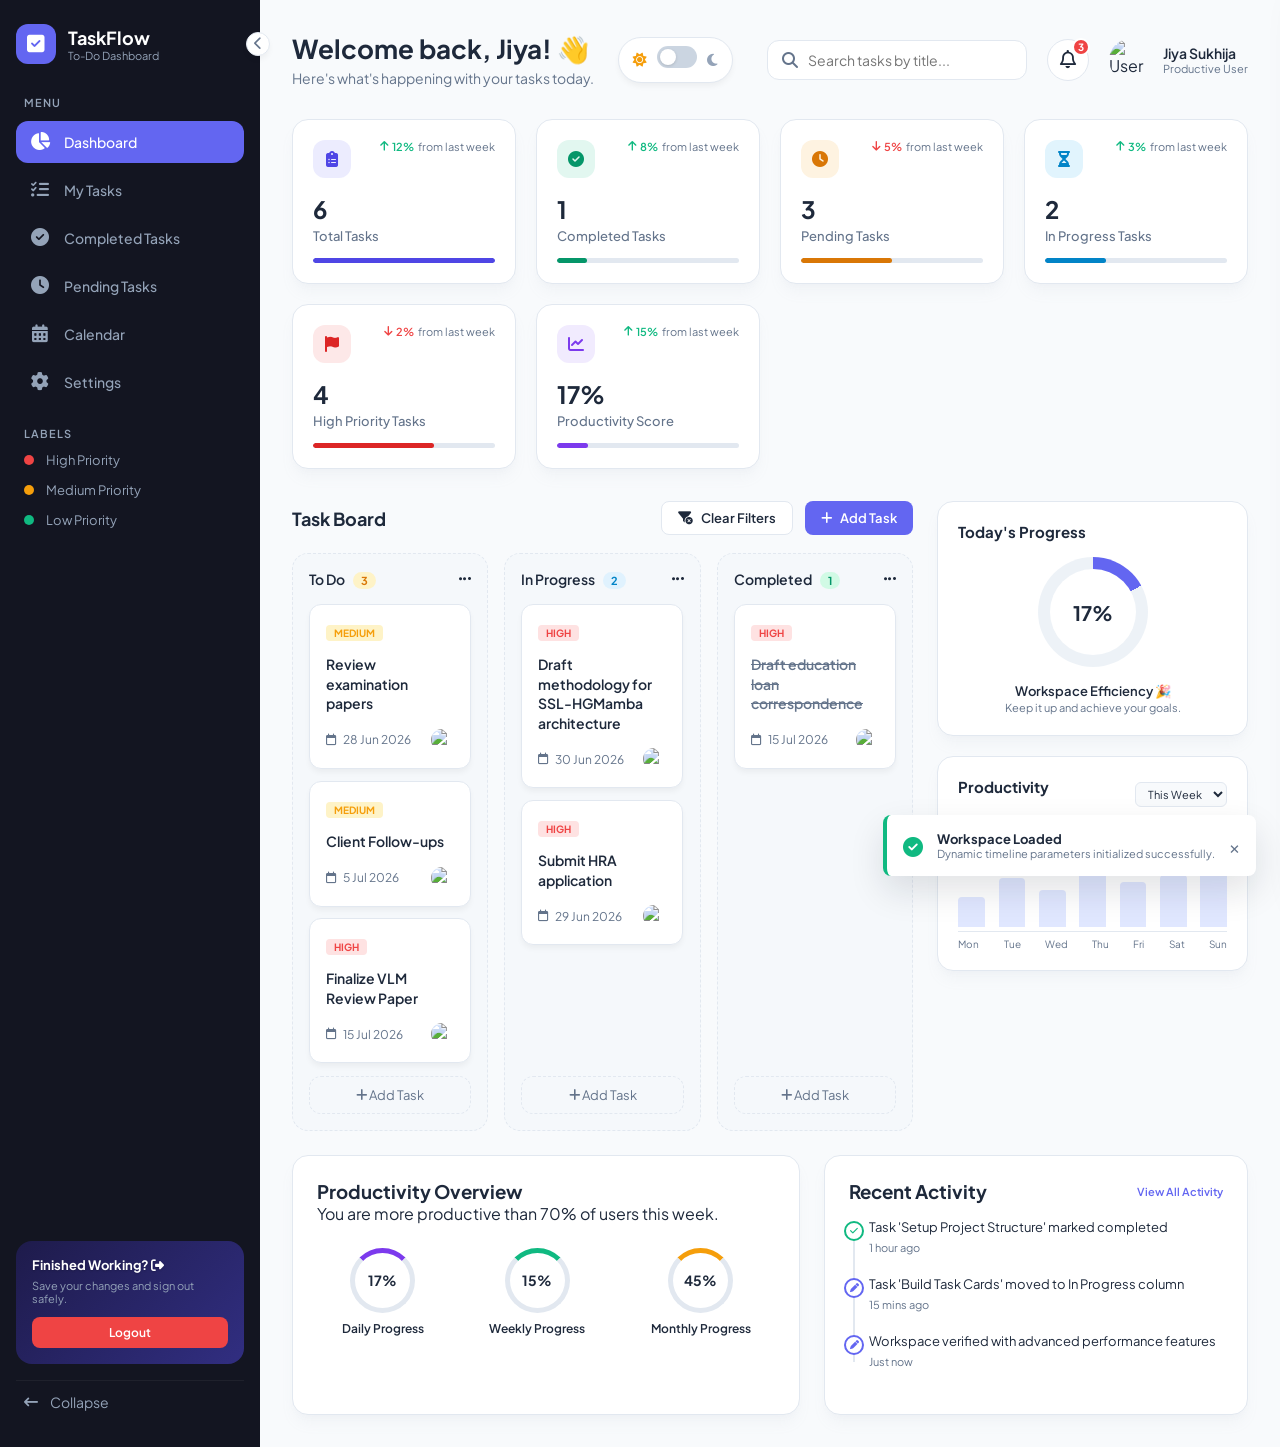
==== commit 8c4477c3: "changes done in auth.js file" ====
--- a/dashboard/index.html
+++ b/dashboard/index.html
@@ -49,7 +49,7 @@
                     <div class="sliding-indicator" id="slidingIndicator"></div>
                     
                     <li class="menu-item active" data-index="0" data-status="all">
-                        <a href="#"><i class="fa-solid fa-chart-pie"></i> <span>Dashboard</span></a>
+                        <a href="/dashboard/index.html"><i class="fa-solid fa-chart-pie"></i> <span>Dashboard</span></a>
                     </li>
                     <li class="menu-item" data-index="1" data-status="all">
                         <a href="#"><i class="fa-solid fa-list-check"></i> <span>My Tasks</span></a>
@@ -61,10 +61,10 @@
                         <a href="#"><i class="fa-solid fa-clock"></i> <span>Pending Tasks</span></a>
                     </li>
                     <li class="menu-item" data-index="4">
-                        <a href="#"><i class="fa-solid fa-calendar-days"></i> <span>Calendar</span></a>
+                        <a href="/calendar/index.html"><i class="fa-solid fa-calendar-days"></i> <span>Calendar</span></a>
                     </li>
                     <li class="menu-item" data-index="5">
-                        <a href="#"><i class="fa-solid fa-gear"></i> <span>Settings</span></a>
+                        <a href="/settings/index.html"><i class="fa-solid fa-gear"></i> <span>Settings</span></a>
                     </li>
                 </ul>
 
--- a/dashboard/style.css
+++ b/dashboard/style.css
@@ -643,4 +643,26 @@
 .kanban-column.drag-over-active {
     background-color: rgba(99, 102, 241, 0.08); /* Primary color low opacity */
     border-color: var(--primary-color);
+}
+
+/* --- MY TASKS VIEW TOGGLE --- */
+
+/* Hide the top header, stats grid, right-side metrics, and bottom metrics */
+.tasks-only-view .top-header,
+.tasks-only-view .stats-grid,
+.tasks-only-view .side-metrics-column,
+.tasks-only-view .bottom-metrics-grid {
+    display: none !important;
+}
+
+/* Expand the Kanban board to take up 100% of the remaining space */
+.tasks-only-view .content-layout-grid {
+    grid-template-columns: 1fr;
+    max-width: 1100px; /* Limits width so it doesn't look stretched */
+    margin: 0 auto;    /* Centers it */
+}
+
+/* Smoothly animate the height collapse when hiding elements */
+.main-content {
+    transition: var(--transition-smooth);
 }
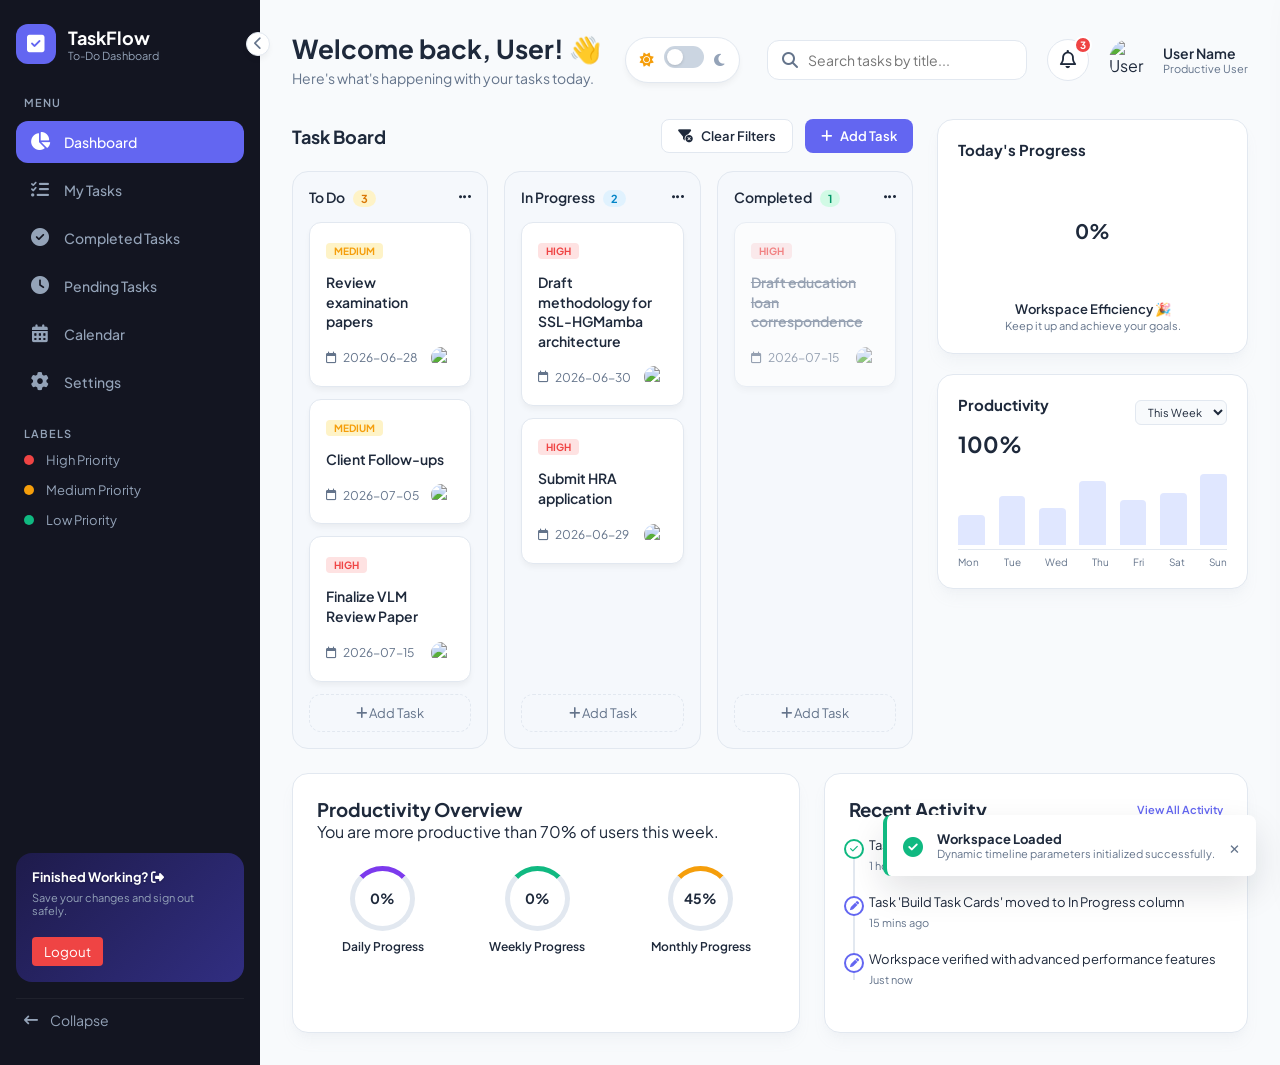
==== commit c14b6f90: "changes" ====
--- a/dashboard/index.html
+++ b/dashboard/index.html
@@ -6,7 +6,7 @@
     <title>To-Do Dashboard</title>
     <link rel="stylesheet" href="https://cdnjs.cloudflare.com/ajax/libs/font-awesome/6.4.0/css/all.min.css">
     <link href="https://fonts.googleapis.com/css2?family=Plus+Jakarta+Sans:wght@400;500;600;700&display=swap" rel="stylesheet">
-    <link rel="stylesheet" href="/dashboard/style.css">
+    <link rel="stylesheet" href="style.css">
 </head>
 <body>
 
@@ -49,7 +49,7 @@
                     <div class="sliding-indicator" id="slidingIndicator"></div>
                     
                     <li class="menu-item active" data-index="0" data-status="all">
-                        <a href="/dashboard/index.html"><i class="fa-solid fa-chart-pie"></i> <span>Dashboard</span></a>
+                        <a href="index.html"><i class="fa-solid fa-chart-pie"></i> <span>Dashboard</span></a>
                     </li>
                     <li class="menu-item" data-index="1" data-status="all">
                         <a href="#"><i class="fa-solid fa-list-check"></i> <span>My Tasks</span></a>
@@ -61,10 +61,10 @@
                         <a href="#"><i class="fa-solid fa-clock"></i> <span>Pending Tasks</span></a>
                     </li>
                     <li class="menu-item" data-index="4">
-                        <a href="/calendar/index.html"><i class="fa-solid fa-calendar-days"></i> <span>Calendar</span></a>
+                        <a href="../calendar/index.html"><i class="fa-solid fa-calendar-days"></i> <span>Calendar</span></a>
                     </li>
                     <li class="menu-item" data-index="5">
-                        <a href="/settings/index.html"><i class="fa-solid fa-gear"></i> <span>Settings</span></a>
+                        <a href="../settings/index.html"><i class="fa-solid fa-gear"></i> <span>Settings</span></a>
                     </li>
                 </ul>
 
@@ -80,7 +80,7 @@
                 <div class="banner-content">
                     <h4>Finished Working? <i class="fa-solid fa-right-from-bracket"></i></h4>
                     <p>Save your changes and sign out safely.</p>
-                    <button class="upgrade-btn" id="sidebarLogoutBtn" style="background-color: #ef4444;">Logout</button>
+                    <button class="upgrade-btn" id="sidebarLogoutBtn" style="background-color: #ef4444; border: none; padding: 6px 12px; border-radius: 4px; color: white; cursor: pointer; margin-top: 8px;">Logout</button>
                 </div>
             </div>
 
@@ -93,7 +93,7 @@
             <header class="top-header">
                 <div class="welcome-section-wrapper">
                     <div class="welcome-msg">
-                        <h1>Welcome back, Jiya! 👋</h1>
+                        <h1>Welcome back, <span id="userNameDisplay">User</span>! 👋</h1>
                         <p>Here's what's happening with your tasks today.</p>
                     </div>
                     <div class="header-theme-switch-box">
@@ -117,86 +117,12 @@
                     <div class="user-profile">
                         <img src="https://images.unsplash.com/photo-1534528741775-53994a69daeb?auto=format&fit=crop&w=100&q=80" alt="User Profile">
                         <div class="user-info">
-                            <span class="user-name">Jiya Sukhija</span>
+                            <span class="user-name" id="userFullNameDisplay">User Name</span>
                             <span class="user-role">Productive User</span>
                         </div>
                     </div>
                 </div>
             </header>
-
-            <section class="stats-grid">
-                <div class="stat-card total-tasks">
-                    <div class="stat-header">
-                        <div class="stat-icon"><i class="fa-solid fa-clipboard-list"></i></div>
-                        <div class="stat-trend trend-up"><i class="fa-solid fa-arrow-up"></i> 12% <span class="trend-text">from last week</span></div>
-                    </div>
-                    <div class="stat-body">
-                        <span class="stat-value" id="stat-total">0</span>
-                        <span class="stat-title">Total Tasks</span>
-                    </div>
-                    <div class="progress-bar-container"><div class="progress-fill" id="pb-total" style="width: 0%"></div></div>
-                </div>
-
-                <div class="stat-card completed-tasks">
-                    <div class="stat-header">
-                        <div class="stat-icon"><i class="fa-solid fa-circle-check"></i></div>
-                        <div class="stat-trend trend-up"><i class="fa-solid fa-arrow-up"></i> 8% <span class="trend-text">from last week</span></div>
-                    </div>
-                    <div class="stat-body">
-                        <span class="stat-value" id="stat-completed">0</span>
-                        <span class="stat-title">Completed Tasks</span>
-                    </div>
-                    <div class="progress-bar-container"><div class="progress-fill" id="pb-completed" style="width: 0%"></div></div>
-                </div>
-
-                <div class="stat-card pending-tasks">
-                    <div class="stat-header">
-                        <div class="stat-icon"><i class="fa-solid fa-clock"></i></div>
-                        <div class="stat-trend trend-down"><i class="fa-solid fa-arrow-down"></i> 5% <span class="trend-text">from last week</span></div>
-                    </div>
-                    <div class="stat-body">
-                        <span class="stat-value" id="stat-pending">0</span>
-                        <span class="stat-title">Pending Tasks</span>
-                    </div>
-                    <div class="progress-bar-container"><div class="progress-fill" id="pb-pending" style="width: 0%"></div></div>
-                </div>
-
-                <div class="stat-card progress-tasks">
-                    <div class="stat-header">
-                        <div class="stat-icon"><i class="fa-solid fa-hourglass-half"></i></div>
-                        <div class="stat-trend trend-up"><i class="fa-solid fa-arrow-up"></i> 3% <span class="trend-text">from last week</span></div>
-                    </div>
-                    <div class="stat-body">
-                        <span class="stat-value" id="stat-progress">0</span>
-                        <span class="stat-title">In Progress Tasks</span>
-                    </div>
-                    <div class="progress-bar-container"><div class="progress-fill" id="pb-progress" style="width: 0%"></div></div>
-                </div>
-
-                <div class="stat-card high-priority">
-                    <div class="stat-header">
-                        <div class="stat-icon"><i class="fa-solid fa-flag"></i></div>
-                        <div class="stat-trend trend-down"><i class="fa-solid fa-arrow-down"></i> 2% <span class="trend-text">from last week</span></div>
-                    </div>
-                    <div class="stat-body">
-                        <span class="stat-value" id="stat-high">0</span>
-                        <span class="stat-title">High Priority Tasks</span>
-                    </div>
-                    <div class="progress-bar-container"><div class="progress-fill" id="pb-high" style="width: 0%"></div></div>
-                </div>
-
-                <div class="stat-card productivity-score">
-                    <div class="stat-header">
-                        <div class="stat-icon"><i class="fa-solid fa-chart-line"></i></div>
-                        <div class="stat-trend trend-up"><i class="fa-solid fa-arrow-up"></i> 15% <span class="trend-text">from last week</span></div>
-                    </div>
-                    <div class="stat-body">
-                        <span class="stat-value"><span id="stat-score">0</span>%</span>
-                        <span class="stat-title">Productivity Score</span>
-                    </div>
-                    <div class="progress-bar-container"><div class="progress-fill" id="pb-score" style="width: 0%"></div></div>
-                </div>
-            </section>
 
             <div class="content-layout-grid">
                 <div class="kanban-section">
@@ -406,6 +332,6 @@
 
     <div class="notification-container" id="notificationContainer"></div>
 
-    <script src="/dashboard/script.js"></script>
+    <script src="script.js"></script>
 </body>
 </html>
--- a/dashboard/style.css
+++ b/dashboard/style.css
@@ -21,7 +21,7 @@
     --shadow-md: 0 10px 15px -3px rgba(148, 163, 184, 0.08), 0 4px 6px -2px rgba(148, 163, 184, 0.03);
     --shadow-hover: 0 20px 25px -5px rgba(99, 102, 241, 0.12), 0 10px 10px -5px rgba(99, 102, 241, 0.04);
     
-    /* ADVANCED TIMING FUNCTIONS: Cubic-bezier paths give structural physics deceleration snap */
+    /* ADVANCED TIMING FUNCTIONS */
     --transition-smooth: all 0.4s cubic-bezier(0.25, 1, 0.5, 1);
     --transition-bounce: all 0.5s cubic-bezier(0.34, 1.56, 0.64, 1);
     --shimmer-gradient: linear-gradient(90deg, transparent, rgba(255,255,255,0.2), transparent);
@@ -49,7 +49,7 @@
     transition: background-color 0.4s ease, color 0.4s ease;
 }
 
-/* 10. ADVANCED SHIMMER SKELETON LOADING STATE ENGINE */
+/* ADVANCED SHIMMER SKELETON LOADING STATE ENGINE */
 .global-loader-screen {
     position: fixed; top: 0; left: 0; right: 0; bottom: 0;
     background: var(--bg-dashboard); z-index: 9999;
@@ -120,7 +120,6 @@
     border-radius: var(--radius-md); transition: color 0.3s ease; white-space: nowrap;
 }
 
-/* Micro-Interaction Scale & Transform effects on Hovering icons */
 .menu-item a i { font-size: 18px; transition: var(--transition-bounce); width: 20px; text-align: center; }
 .menu-item:hover a i { transform: scale(1.25) rotate(-5deg); color: #ffffff; }
 
@@ -142,7 +141,7 @@
 .sidebar.collapsed .sidebar-footer span { max-width: 0; opacity: 0; transform: translateX(-10px); overflow: hidden; }
 
 .labels-list { list-style: none; padding-left: 8px; }
-.labels-list li { display: flex; align-items: center; gap: 12px; font-size: 13px; color: var(--sidebar-text-inactive); margin-bottom: 14px; }
+.labels-list li { display: flex; align-items: center; gap: 12px; font-size: 13px; color: var(--sidebar-text-inactive); margin-bottom: 14px; cursor: pointer; }
 .dot { width: 10px; height: 10px; border-radius: 50%; flex-shrink: 0; }
 .dot.high { background-color: var(--high-priority); }
 .dot.medium { background-color: var(--medium-priority); }
@@ -155,11 +154,7 @@
 .sidebar.collapsed .sidebar-banner { opacity: 0; transform: scale(0.8); pointer-events: none; position: absolute; visibility: hidden; }
 .banner-content h4 { font-size: 13px; margin-bottom: 6px; text-shadow: 0 1px 2px rgba(0,0,0,0.2); }
 .banner-content p { font-size: 11px; color: #94a3b8; margin-bottom: 12px; }
-.upgrade-btn {
-    background: var(--primary-color); color: #ffffff; border: none; width: 100%; padding: 8px;
-    border-radius: 8px; font-size: 12px; font-weight: 600; cursor: pointer; transition: var(--transition-smooth);
-}
-.upgrade-btn:hover { background-color: #4f46e5; transform: translateY(-1px); box-shadow: 0 4px 12px rgba(99,102,241,0.3); }
+
 .sidebar-footer { display: flex; align-items: center; gap: 12px; padding: 12px 8px; color: var(--sidebar-text-inactive); cursor: pointer; font-size: 14px; border-top: 1px solid rgba(255,255,255,0.05); }
 
 /* MAIN DASHBOARD CONTENT AREA */
@@ -172,7 +167,7 @@
 .welcome-msg h1 { font-size: 26px; font-weight: 700; margin-bottom: 4px; }
 .welcome-msg p { color: var(--text-muted); font-size: 14px; }
 
-/* 9. INLINE DARK MODE SWITCH OVERRIDES (IOS DESIGN STRUCT) */
+/* INLINE DARK MODE SWITCH OVERRIDES */
 .header-theme-switch-box {
     display: flex; align-items: center; gap: 10px; background: var(--bg-card);
     border: 1px solid var(--border-color); padding: 8px 14px; border-radius: 30px;
@@ -198,64 +193,27 @@
 .search-bar input { background: transparent; border: none; outline: none; color: var(--text-main); width: 100%; font-size: 14px; }
 .search-bar:focus-within { border-color: var(--primary-color); box-shadow: 0 0 0 3px rgba(99, 102, 241, 0.12); }
 
+/* DYNAMIC NOTIFICATION BELL ATTACHMENTS */
 .notification-trigger {
+    position: relative;
     background: var(--bg-card); border: 1px solid var(--border-color); width: 42px; height: 42px;
     border-radius: 50%; display: flex; align-items: center; justify-content: center;
-    position: relative; cursor: pointer; color: var(--text-main); font-size: 18px; transition: var(--transition-smooth);
-}
-.notification-trigger .badge { position: absolute; top: -2px; right: -2px; background: var(--high-priority); color: white; font-size: 10px; font-weight: 700; width: 18px; height: 18px; border-radius: 50%; display: flex; align-items: center; justify-content: center; border: 2px solid var(--bg-card); }
+    cursor: pointer; color: var(--text-main); font-size: 18px; transition: var(--transition-smooth);
+}
+
+.notification-trigger .badge { 
+    position: absolute; top: -4px; right: -4px; 
+    background: var(--high-priority); color: white; 
+    font-size: 10px; font-weight: 700; width: 18px; height: 18px; 
+    border-radius: 50%; display: flex; align-items: center; justify-content: center; 
+    border: 2px solid var(--bg-card); line-height: 1; z-index: 10;
+}
+
 .user-profile { display: flex; align-items: center; gap: 12px; }
 .user-profile img { width: 42px; height: 42px; border-radius: 50%; object-fit: cover; }
 .user-info { display: flex; flex-direction: column; }
 .user-name { font-size: 14px; font-weight: 600; }
 .user-role { font-size: 11px; color: var(--text-muted); }
-
-/* 2. STATS OVERVIEW SECTIONS WITH INTERACTIVE PROGRESS TRACKS */
-.stats-grid { display: grid; grid-template-columns: repeat(auto-fit, minmax(180px, 1fr)); gap: 20px; margin-bottom: 32px; }
-.stat-card {
-    background: var(--bg-card); border-radius: var(--radius-lg); padding: 20px;
-    box-shadow: var(--shadow-md); border: 1px solid var(--border-color);
-    transition: var(--transition-smooth); position: relative; overflow: hidden;
-}
-
-/* 3D Transform lift effect combined with subtle animated glass shimmers on hovering metrics cards */
-.stat-card:hover {
-    transform: translateY(-5px) scale(1.01);
-    box-shadow: var(--shadow-hover);
-}
-.stat-card::after {
-    content: ''; position: absolute; top: 0; left: -150%; width: 100%; height: 100%;
-    background: var(--shimmer-gradient); transform: skewX(-25deg);
-}
-.stat-card:hover::after { animation: hardwareShimmer 1.2s ease; }
-@keyframes hardwareShimmer { to { left: 150%; } }
-
-.stat-header { display: flex; justify-content: space-between; align-items: flex-start; margin-bottom: 16px; }
-.stat-icon { width: 38px; height: 38px; border-radius: var(--radius-md); display: flex; align-items: center; justify-content: center; font-size: 16px; }
-.total-tasks .stat-icon { background: rgba(99, 102, 241, 0.12); color: #4f46e5; }
-.completed-tasks .stat-icon { background: rgba(16, 185, 129, 0.12); color: #059669; }
-.pending-tasks .stat-icon { background: rgba(245, 158, 11, 0.12); color: #d97706; }
-.progress-tasks .stat-icon { background: rgba(14, 165, 233, 0.12); color: #0284c7; }
-.high-priority .stat-icon { background: rgba(239, 68, 68, 0.12); color: #dc2626; }
-.productivity-score .stat-icon { background: rgba(139, 92, 246, 0.12); color: #7c3aed; }
-
-.stat-trend { font-size: 11px; font-weight: 600; display: flex; align-items: center; gap: 4px; }
-.trend-up { color: var(--low-priority); }
-.trend-down { color: var(--high-priority); }
-.trend-text { color: var(--text-muted); font-weight: 400; }
-
-.stat-body { display: flex; flex-direction: column; }
-.stat-value { font-size: 24px; font-weight: 700; color: var(--text-main); margin-bottom: 4px; }
-.stat-title { font-size: 13px; color: var(--text-muted); font-weight: 500; }
-
-.progress-bar-container { width: 100%; height: 5px; background: var(--border-color); border-radius: 4px; margin-top: 14px; overflow: hidden; }
-.progress-fill { height: 100%; border-radius: 4px; transition: width 1.5s cubic-bezier(0.4, 0, 0.2, 1); }
-.total-tasks .progress-fill { background: #4f46e5; }
-.completed-tasks .progress-fill { background: #059669; }
-.pending-tasks .progress-fill { background: #d97706; }
-.progress-tasks .progress-fill { background: #0284c7; }
-.high-priority .progress-fill { background: #dc2626; }
-.productivity-score .progress-fill { background: #7c3aed; }
 
 /* KANBAN SECTION GRID BOARD BLOCKS */
 .content-layout-grid { display: grid; grid-template-columns: 2fr 1fr; gap: 24px; align-items: start; margin-bottom: 24px; }
@@ -269,8 +227,8 @@
 .add-task-trigger-btn:hover { background: #4f46e5; transform: translateY(-1px); box-shadow: 0 4px 12px rgba(99,102,241,0.25); }
 
 .kanban-board { display: grid; grid-template-columns: repeat(3, 1fr); gap: 16px; }
-.kanban-column { background: rgba(241, 245, 249, 0.4); border-radius: var(--radius-lg); padding: 16px; border: 1px dashed var(--border-color); display: flex; flex-direction: column; min-height: 450px; }
-body.dark-theme .kanban-column { background: rgba(30, 41, 59, 0.15); }
+.kanban-column { background: rgba(241, 245, 249, 0.4); border-radius: var(--radius-lg); padding: 16px; border: 1px solid var(--border-color); display: flex; flex-direction: column; min-height: 450px; transition: background-color 0.3s ease, border-color 0.3s ease; }
+body.dark-theme .kanban-column { background: rgba(30, 41, 59, 0.15); border-color: var(--border-color); }
 .column-title { display: flex; justify-content: space-between; align-items: center; font-size: 14px; font-weight: 600; margin-bottom: 16px; }
 .count-badge { font-size: 11px; padding: 2px 8px; border-radius: 10px; margin-left: 6px; font-weight: 700; }
 .count-pending { background: #fef3c7; color: #d97706; }
@@ -278,7 +236,7 @@
 .count-completed { background: #d1fae5; color: #059669; }
 .task-list { display: flex; flex-direction: column; gap: 12px; flex-grow: 1; }
 
-/* 3. MULTI-DIRECTIONAL ENTRANCE ANIMATIONS FOR KANBAN CARDS */
+/* MULTI-DIRECTIONAL ENTRANCE ANIMATIONS FOR KANBAN CARDS */
 @keyframes entranceFromLeft { from { opacity: 0; transform: translateX(-35px) scale(0.95); } to { opacity: 1; transform: translateX(0) scale(1); } }
 @keyframes entranceFromBottom { from { opacity: 0; transform: translateY(35px) scale(0.95); } to { opacity: 1; transform: translateY(0) scale(1); } }
 @keyframes entranceFromRight { from { opacity: 0; transform: translateX(35px) scale(0.95); } to { opacity: 1; transform: translateX(0) scale(1); } }
@@ -310,41 +268,14 @@
 
 /* Quick Actions for Kanban Cards */
 .card-quick-actions {
-    display: flex;
-    gap: 8px;
-    opacity: 0; /* Hides buttons until you hover over the card */
-    transition: opacity 0.2s ease;
-}
-
-.task-card:hover .card-quick-actions {
-    opacity: 1;
-}
-
-.quick-action-btn {
-    background: transparent;
-    border: none;
-    cursor: pointer;
-    font-size: 13px;
-    padding: 4px;
-    border-radius: 4px;
-    transition: background 0.2s, color 0.2s;
-}
-
-.quick-action-btn.edit {
-    color: var(--text-muted);
-}
-.quick-action-btn.edit:hover {
-    background: var(--primary-light);
-    color: var(--primary-color);
-}
-
-.quick-action-btn.delete {
-    color: #f87171;
-}
-.quick-action-btn.delete:hover {
-    background: #fee2e2;
-    color: var(--high-priority);
-}
+    display: flex; gap: 8px; opacity: 0; transition: opacity 0.2s ease;
+}
+.task-card:hover .card-quick-actions { opacity: 1; }
+.quick-action-btn { background: transparent; border: none; cursor: pointer; font-size: 13px; padding: 4px; border-radius: 4px; transition: background 0.2s, color 0.2s; }
+.quick-action-btn.edit { color: var(--text-muted); }
+.quick-action-btn.edit:hover { background: var(--primary-light); color: var(--primary-color); }
+.quick-action-btn.delete { color: #f87171; }
+.quick-action-btn.delete:hover { background: #fee2e2; color: var(--high-priority); }
 
 .add-inline-task {
     background: transparent; border: 1px dashed var(--border-color); width: 100%; padding: 10px;
@@ -358,7 +289,6 @@
 .metrics-card { background: var(--bg-card); border: 1px solid var(--border-color); border-radius: var(--radius-lg); padding: 20px; box-shadow: var(--shadow-md); }
 .metrics-card h3 { font-size: 15px; font-weight: 700; margin-bottom: 16px; }
 
-/* 7. PROGRESS GRAPH GRADIENTS */
 .circular-progress-wrapper { display: flex; justify-content: center; margin: 16px 0; }
 .circular-progress { width: 110px; height: 110px; border-radius: 50%; display: flex; align-items: center; justify-content: center; position: relative; transition: var(--transition-smooth); }
 .circular-progress::before { content: ""; position: absolute; width: 86px; height: 86px; background-color: var(--bg-card); border-radius: 50%; transition: var(--transition-smooth); }
@@ -375,14 +305,6 @@
 .days-label { display: flex; justify-content: space-between; font-size: 10px; color: var(--text-muted); margin-top: 6px; }
 
 .view-all-link { font-size: 11px; color: var(--primary-color); text-decoration: none; font-weight: 600; }
-.upcoming-list { display: flex; flex-direction: column; gap: 12px; }
-.upcoming-item { display: flex; align-items: center; gap: 12px; padding: 10px; border-radius: var(--radius-md); background: rgba(248, 250, 252, 0.8); border: 1px solid var(--border-color); }
-body.dark-theme .upcoming-item { background: rgba(15, 23, 42, 0.5); }
-.item-icon { width: 32px; height: 32px; border-radius: 8px; display: flex; align-items: center; justify-content: center; font-size: 14px; }
-.item-icon.color-1 { background: rgba(99, 102, 241, 0.15); color: #4f46e5; }
-.item-icon.color-2 { background: rgba(245, 158, 11, 0.15); color: #d97706; }
-.item-details h4 { font-size: 13px; font-weight: 600; }
-.item-details p { font-size: 11px; color: var(--text-muted); }
 
 .bottom-metrics-grid { display: grid; grid-template-columns: 1.2fr 1fr; gap: 24px; }
 .bottom-card { background: var(--bg-card); border: 1px solid var(--border-color); border-radius: var(--radius-lg); padding: 24px; box-shadow: var(--shadow-md); }
@@ -402,7 +324,7 @@
 .timeline-content p { font-size: 13px; }
 .time-stamp { font-size: 11px; color: var(--text-muted); }
 
-/* 5. SMOOTH SIDEBAR SLIDE DRAWER COMPONENT */
+/* SMOOTH SIDEBAR SLIDE DRAWER COMPONENT */
 .drawer-overlay, .modal-overlay {
     position: fixed; top: 0; left: 0; right: 0; bottom: 0;
     background: rgba(15, 23, 42, 0.4); backdrop-filter: blur(5px);
@@ -414,12 +336,10 @@
     position: fixed; top: 0; right: -420px; bottom: 0; width: 380px;
     background: var(--bg-card); box-shadow: -10px 0 40px rgba(15, 23, 42, 0.15); z-index: 1002;
     padding: 32px 24px; display: flex; flex-direction: column;
-    /* Custom cubic deceleration path for elastic side drawers sliding mechanics */
     transition: right 0.45s cubic-bezier(0.16, 1, 0.3, 1);
 }
 .task-drawer.active { right: 0; }
 
-/* Smooth inner components text fade-in transitions once drawer rolls open */
 .task-drawer .form-group, .task-drawer .drawer-actions {
     opacity: 0; transform: translateX(20px); transition: opacity 0.35s ease 0.15s, transform 0.35s ease 0.15s;
 }
@@ -432,8 +352,6 @@
 .form-group { margin-bottom: 20px; }
 .form-group-inline { display: grid; grid-template-columns: 1fr 1fr; gap: 16px; margin-bottom: 20px; }
 label { display: block; font-size: 12px; font-weight: 600; color: var(--text-muted); margin-bottom: 6px; text-transform: uppercase; }
-.drawer-title-text { font-size: 20px; font-weight: 700; }
-.drawer-desc-text { font-size: 14px; color: var(--text-muted); line-height: 1.5; }
 .drawer-select, .modal-form input, .modal-form textarea, .modal-form select {
     width: 100%; padding: 10px 14px; border-radius: 8px; border: 1px solid var(--border-color);
     background: var(--bg-dashboard); color: var(--text-main); outline: none; font-size: 14px;
@@ -444,7 +362,7 @@
 .delete-btn { background: #fee2e2; color: var(--high-priority); }
 .complete-btn { background: var(--primary-color); color: white; }
 
-/* 6. ADVANCED ADD NEW TASK MODAL (SCALE UP ENGINE) */
+/* ADVANCED ADD NEW TASK MODAL */
 .modal-box {
     position: fixed; top: 50%; left: 50%;
     transform: translate(-50%, -50%) scale(0.85);
@@ -461,7 +379,6 @@
 .btn-secondary { background: var(--border-color); color: var(--text-main); }
 .btn-primary { background: var(--primary-color); color: white; position: relative; overflow: hidden; display: inline-flex; align-items: center; gap: 8px; }
 
-/* 10. SUB-LOADING STATE FOR ACTION BUTTON CLICKS */
 .btn-spinner {
     width: 14px; height: 14px; border: 2px solid rgba(255,255,255,0.3);
     border-top-color: #ffffff; border-radius: 50%; display: none;
@@ -470,7 +387,7 @@
 .button-loading .btn-spinner { display: inline-block; }
 .button-loading .btn-text { opacity: 0.7; }
 
-/* 8. TOAST NOTIFICATIONS SYSTEMS WITH PAUSABLE TIMERS */
+/* TOAST NOTIFICATIONS SYSTEMS WITH PAUSABLE TIMERS */
 .notification-container { position: fixed; bottom: 24px; right: 24px; z-index: 9999; display: flex; flex-direction: column; gap: 10px; }
 .toast-card {
     background: var(--bg-card); border-left: 4px solid var(--low-priority); padding: 16px;
@@ -480,15 +397,12 @@
 }
 .toast-card.visible-toast { transform: translateX(0); }
 
-/* Decrementing execution progress tracking bar underneath toasts payloads */
 .toast-progress-bar {
     position: absolute; bottom: 0; left: 0; height: 3px; width: 100%;
     background-color: var(--low-priority); opacity: 0.4;
     transform-origin: left; animation: toastBurnout 4s linear forwards;
 }
 @keyframes toastBurnout { from { transform: scaleX(1); } to { transform: scaleX(0); } }
-
-/* Hover to Pause Progress Timer feature requirements rule verification */
 .toast-card:hover .toast-progress-bar { animation-play-state: paused; }
 
 .toast-icon { color: var(--low-priority); font-size: 20px; }
@@ -513,156 +427,45 @@
     .sidebar.collapsed + .main-content { max-width: 100%; }
     .kanban-board { grid-template-columns: 1fr; }
     .toggle-sidebar-btn { display: none; }
-    
-    /* Ensure mobile users can always see the buttons since they can't hover */
-    .card-quick-actions {
-        opacity: 1;
-    }
-}
-
-/* Mobile-first enhancements for Auth Pages */
+    .card-quick-actions { opacity: 1; }
+}
+
 @media (max-width: 480px) {
-    .right-panel { 
-        padding: 30px 20px; 
-    }
-    
-    .sso-buttons { 
-        flex-direction: column; 
-        gap: 12px; 
-    }
-    
-    .sso-btn { 
-        width: 100%; 
-    }
-
-    .form-options {
-        flex-direction: column;
-        align-items: flex-start;
-        gap: 12px;
-    }
-
-    .right-panel h2 {
-        font-size: 24px;
-    }
-}
-
-/* Enhanced Mobile Responsiveness for Dashboard */
+    .form-options { flex-direction: column; align-items: flex-start; gap: 12px; }
+}
+
 @media (max-width: 768px) {
-    /* Stack header actions and search bar */
-    .top-header {
-        flex-direction: column;
-        align-items: flex-start;
-        gap: 16px;
-    }
-    
-    .header-actions {
-        width: 100%;
-        justify-content: space-between;
-        flex-wrap: wrap;
-    }
-
-    .search-bar {
-        width: 100%;
-        min-width: 100%; /* Overrides the 260px min-width */
-        margin-bottom: 12px;
-    }
-
-    /* Make Task Drawer responsive */
-    .task-drawer {
-        width: 100%;
-        right: -100%; /* Overrides the -420px offset */
-    }
-    
-    /* Stack inline form groups in modals and drawers */
-    .form-group-inline {
-        grid-template-columns: 1fr;
-        gap: 12px;
-    }
-
-    /* Ensure modals don't hit the edge of the screen */
-    .modal-box {
-        width: 95%;
-        padding: 20px;
-    }
-}
-
-/* Extra small devices (phones) */
+    .top-header { flex-direction: column; align-items: flex-start; gap: 16px; }
+    .header-actions { width: 100%; justify-content: space-between; flex-wrap: wrap; }
+    .search-bar { width: 100%; min-width: 100%; margin-bottom: 12px; }
+    .task-drawer { width: 100%; right: -100%; }
+    .form-group-inline { grid-template-columns: 1fr; gap: 12px; }
+    .modal-box { width: 95%; padding: 20px; }
+}
+
 @media (max-width: 480px) {
-    /* Stack stats grid to single column */
-    .stats-grid {
-        grid-template-columns: 1fr;
-    }
-
-    /* Adjust progress tracking rings */
-    .triple-progress {
-        flex-direction: column;
-        align-items: center;
-    }
-    
-    /* Responsive KanBan Column Paddings */
-    .kanban-column {
-        padding: 12px;
-    }
-}
-
-/* --- UI POLISH: EMPTY STATES & DRAG-AND-DROP --- */
-
+    .triple-progress { flex-direction: column; align-items: center; }
+    .kanban-column { padding: 12px; }
+}
+
+/* UI POLISH: EMPTY STATES & DRAG-AND-DROP */
 .empty-state {
-    display: flex;
-    flex-direction: column;
-    align-items: center;
-    justify-content: center;
-    gap: 8px;
-    padding: 30px 10px;
-    color: var(--text-muted);
-    font-size: 13px;
-    border: 2px dashed var(--border-color);
-    border-radius: var(--radius-md);
-    margin-top: 10px;
-    background: transparent;
-}
-
-.empty-state i {
-    font-size: 24px;
-    opacity: 0.5;
-}
-
-/* Physics feedback for dragged cards */
-.is-dragging {
-    opacity: 0.6;
-    transform: scale(0.95) rotate(2deg);
-    box-shadow: var(--shadow-hover);
-    z-index: 1000;
-}
-
-/* Column highlighting when hovering over it with a dragged card */
-.kanban-column {
-    transition: background-color 0.3s ease, border-color 0.3s ease;
-}
-
-.kanban-column.drag-over-active {
-    background-color: rgba(99, 102, 241, 0.08); /* Primary color low opacity */
-    border-color: var(--primary-color);
-}
+    display: flex; flex-direction: column; align-items: center; justify-content: center; gap: 8px; padding: 30px 10px; color: var(--text-muted); font-size: 13px; border: 2px dashed var(--border-color); border-radius: var(--radius-md); margin-top: 10px; background: transparent;
+}
+.empty-state i { font-size: 24px; opacity: 0.5; }
+
+.is-dragging { opacity: 0.6; transform: scale(0.95) rotate(2deg); box-shadow: var(--shadow-hover); z-index: 1000; }
+.kanban-column.drag-over-active { background-color: rgba(99, 102, 241, 0.08); border-color: var(--primary-color); }
 
 /* --- MY TASKS VIEW TOGGLE --- */
-
-/* Hide the top header, stats grid, right-side metrics, and bottom metrics */
 .tasks-only-view .top-header,
-.tasks-only-view .stats-grid,
 .tasks-only-view .side-metrics-column,
 .tasks-only-view .bottom-metrics-grid {
     display: none !important;
 }
 
-/* Expand the Kanban board to take up 100% of the remaining space */
 .tasks-only-view .content-layout-grid {
-    grid-template-columns: 1fr;
-    max-width: 1100px; /* Limits width so it doesn't look stretched */
-    margin: 0 auto;    /* Centers it */
-}
-
-/* Smoothly animate the height collapse when hiding elements */
-.main-content {
-    transition: var(--transition-smooth);
-}+    grid-template-columns: 1fr; max-width: 1100px; margin: 0 auto;
+}
+
+.main-content { transition: var(--transition-smooth); }
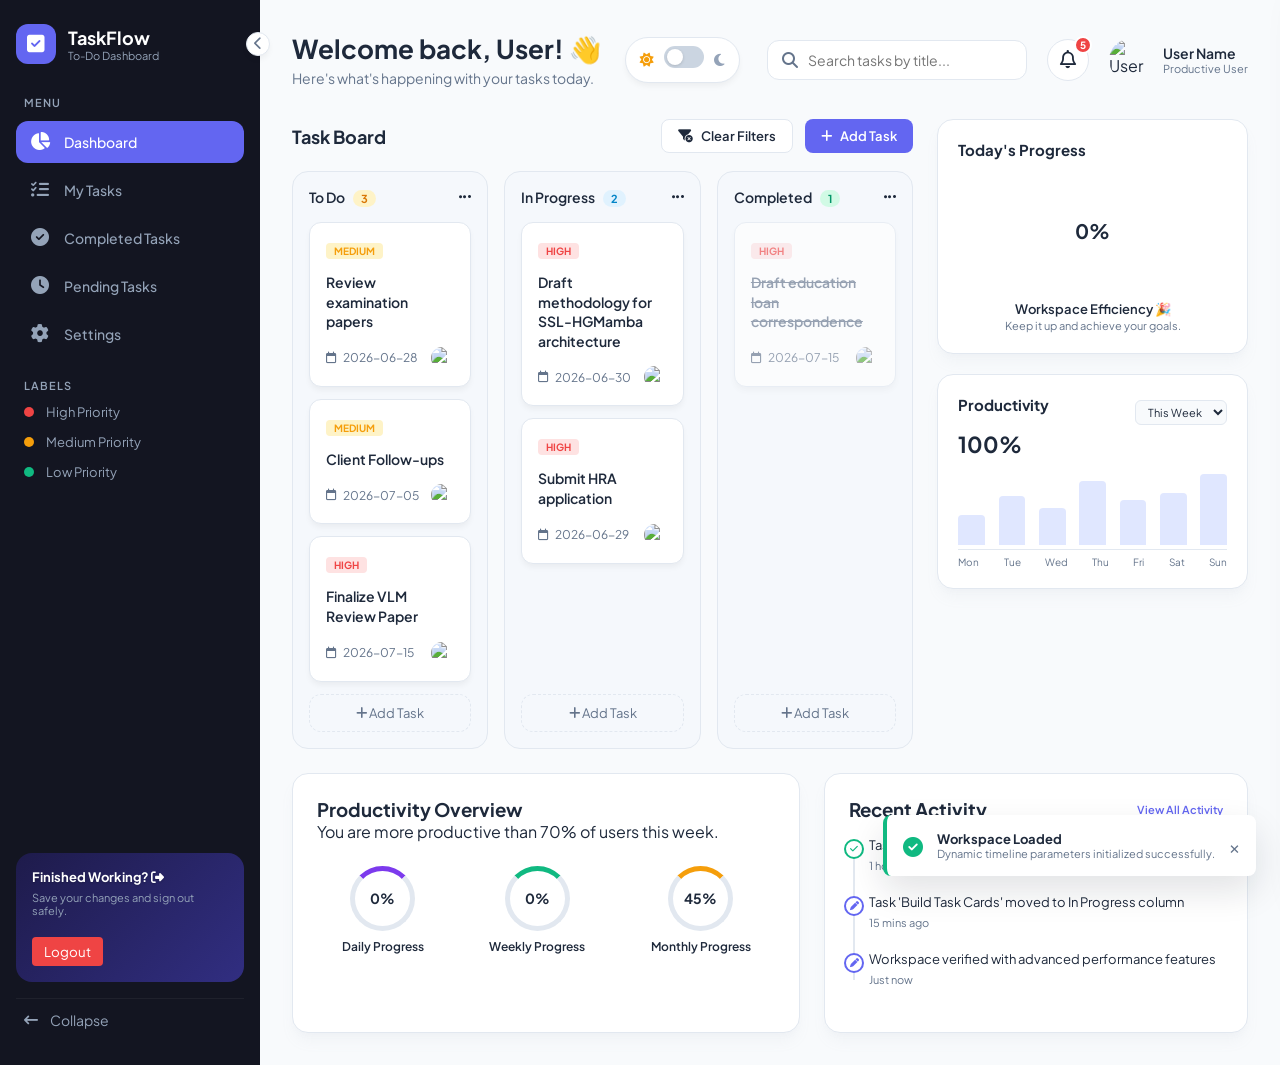
==== commit b80c71eb: "changes done" ====
--- a/dashboard/index.html
+++ b/dashboard/index.html
@@ -61,9 +61,6 @@
                         <a href="#"><i class="fa-solid fa-clock"></i> <span>Pending Tasks</span></a>
                     </li>
                     <li class="menu-item" data-index="4">
-                        <a href="../calendar/index.html"><i class="fa-solid fa-calendar-days"></i> <span>Calendar</span></a>
-                    </li>
-                    <li class="menu-item" data-index="5">
                         <a href="../settings/index.html"><i class="fa-solid fa-gear"></i> <span>Settings</span></a>
                     </li>
                 </ul>
@@ -110,10 +107,21 @@
                         <i class="fa-solid fa-magnifying-glass"></i>
                         <input type="text" placeholder="Search tasks by title..." id="taskSearch">
                     </div>
-                    <div class="notification-trigger">
+                    
+                    <div class="notification-trigger" id="notificationTriggerBtn">
                         <i class="fa-regular fa-bell"></i>
-                        <span class="badge" id="notificationBadge">3</span>
-                    </div>
+                        <span class="badge" id="notificationBadge">0</span>
+                        
+                        <div class="notification-dropdown" id="notificationDropdown">
+                            <div class="notif-header">
+                                <h4>Active Tasks</h4>
+                            </div>
+                            <div class="notif-body" id="notificationList">
+                                <!-- Dynamic tasks will inject here -->
+                            </div>
+                        </div>
+                    </div>
+
                     <div class="user-profile">
                         <img src="https://images.unsplash.com/photo-1534528741775-53994a69daeb?auto=format&fit=crop&w=100&q=80" alt="User Profile">
                         <div class="user-info">
--- a/dashboard/style.css
+++ b/dashboard/style.css
@@ -193,7 +193,7 @@
 .search-bar input { background: transparent; border: none; outline: none; color: var(--text-main); width: 100%; font-size: 14px; }
 .search-bar:focus-within { border-color: var(--primary-color); box-shadow: 0 0 0 3px rgba(99, 102, 241, 0.12); }
 
-/* DYNAMIC NOTIFICATION BELL ATTACHMENTS */
+/* DYNAMIC NOTIFICATION BELL ATTACHMENTS & DROPDOWN */
 .notification-trigger {
     position: relative;
     background: var(--bg-card); border: 1px solid var(--border-color); width: 42px; height: 42px;
@@ -208,6 +208,41 @@
     border-radius: 50%; display: flex; align-items: center; justify-content: center; 
     border: 2px solid var(--bg-card); line-height: 1; z-index: 10;
 }
+
+.notification-dropdown {
+    position: absolute; top: 52px; right: -10px; width: 320px;
+    background: var(--bg-card); border: 1px solid var(--border-color);
+    border-radius: var(--radius-md); box-shadow: var(--shadow-md);
+    opacity: 0; visibility: hidden; transform: translateY(10px);
+    transition: all 0.3s cubic-bezier(0.25, 1, 0.5, 1);
+    z-index: 1000; display: flex; flex-direction: column; cursor: default;
+}
+
+.notification-dropdown.active {
+    opacity: 1; visibility: visible; transform: translateY(0);
+}
+
+.notif-header {
+    padding: 12px 16px; border-bottom: 1px solid var(--border-color);
+    font-weight: 700; font-size: 14px; color: var(--text-main);
+}
+
+.notif-body {
+    max-height: 350px; overflow-y: auto; display: flex; flex-direction: column;
+}
+
+.notif-item {
+    padding: 12px 16px; border-bottom: 1px solid var(--border-color);
+    transition: background 0.2s ease;
+}
+.notif-item:last-child { border-bottom: none; }
+.notif-item:hover { background: var(--bg-dashboard); }
+.notif-title { font-size: 13px; font-weight: 600; margin-bottom: 4px; color: var(--text-main); line-height: 1.4; }
+.notif-meta { display: flex; justify-content: space-between; font-size: 11px; color: var(--text-muted); }
+.notif-status { font-weight: 600; }
+.notif-status.pending { color: #d97706; }
+.notif-status.inprogress { color: #0284c7; }
+.notif-empty { padding: 20px; text-align: center; font-size: 13px; color: var(--text-muted); }
 
 .user-profile { display: flex; align-items: center; gap: 12px; }
 .user-profile img { width: 42px; height: 42px; border-radius: 50%; object-fit: cover; }
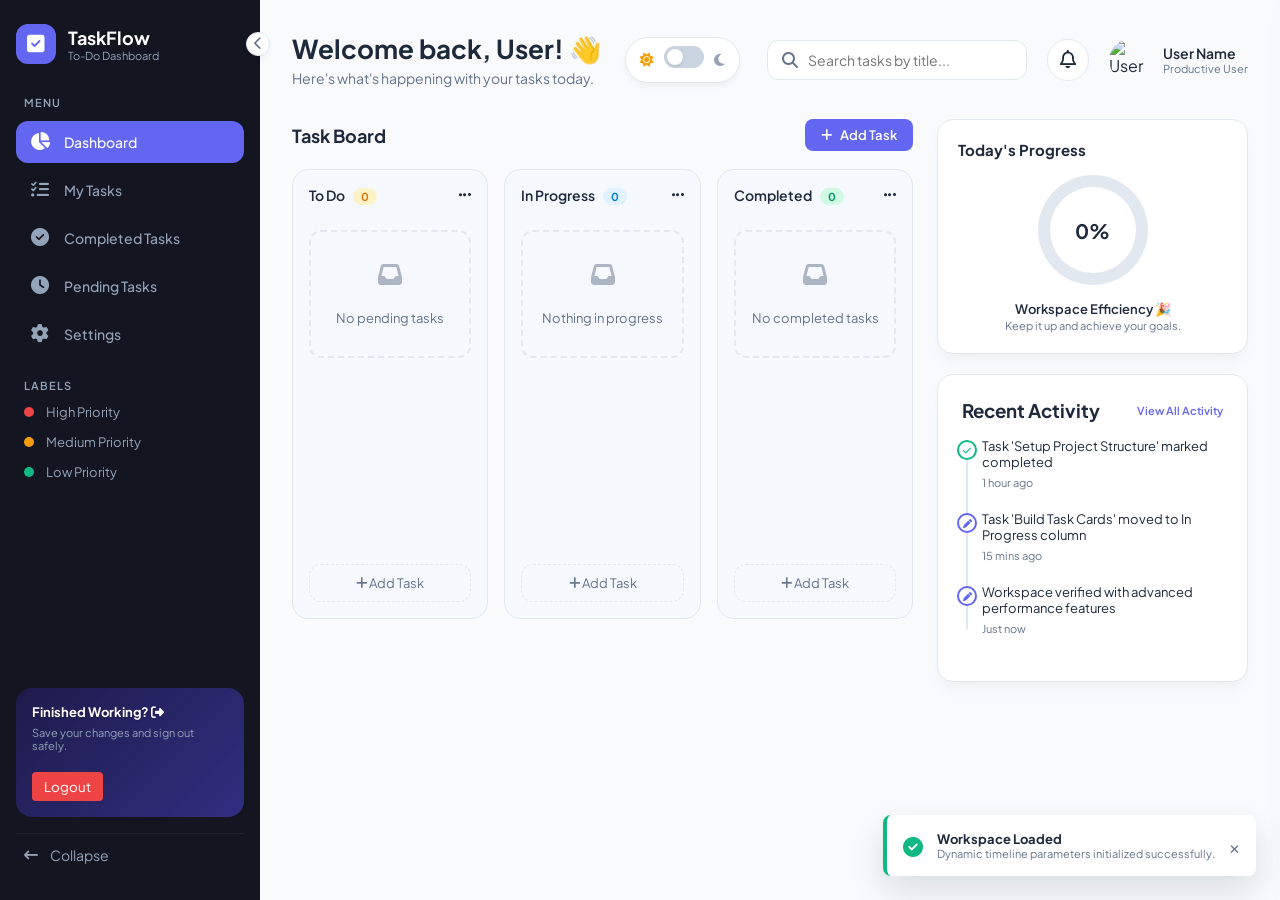
==== commit ec1dafc7: "changes done in dashboard and setting file" ====
--- a/dashboard/index.html
+++ b/dashboard/index.html
@@ -3,7 +3,7 @@
 <head>
     <meta charset="UTF-8">
     <meta name="viewport" content="width=device-width, initial-scale=1.0">
-    <title>To-Do Dashboard</title>
+    <title>Dashboard</title>
     <link rel="stylesheet" href="https://cdnjs.cloudflare.com/ajax/libs/font-awesome/6.4.0/css/all.min.css">
     <link href="https://fonts.googleapis.com/css2?family=Plus+Jakarta+Sans:wght@400;500;600;700&display=swap" rel="stylesheet">
     <link rel="stylesheet" href="style.css">
@@ -137,7 +137,6 @@
                     <div class="kanban-header-actions">
                         <h3>Task Board</h3>
                         <div class="action-buttons">
-                            <button class="filter-btn" id="clearFiltersBtn"><i class="fa-solid fa-filter-circle-xmark"></i> Clear Filters</button>
                             <button class="add-task-trigger-btn" id="openModalBtn"><i class="fa-solid fa-plus"></i> Add Task</button>
                         </div>
                     </div>
@@ -183,59 +182,16 @@
                         <p class="progress-feedback">Workspace Efficiency 🎉<br><span class="subtext">Keep it up and achieve your goals.</span></p>
                     </div>
 
-                    <div class="metrics-card productivity-graph-card">
+                    <div class="bottom-card recent-activity-card">
                         <div class="card-header-flex">
-                            <h3>Productivity</h3>
-                            <select class="time-select"><option>This Week</option></select>
-                        </div>
-                        <div class="productivity-percentage">100%</div>
-                        <div class="vector-graph">
-                            <div class="graph-bar-chart">
-                                <div class="bar" style="height: 40%"></div>
-                                <div class="bar" style="height: 65%"></div>
-                                <div class="bar" style="height: 50%"></div>
-                                <div class="bar" style="height: 85%"></div>
-                                <div class="bar" style="height: 60%"></div>
-                                <div class="bar" style="height: 70%"></div>
-                                <div class="bar" style="height: 95%"></div>
-                            </div>
-                        </div>
-                        <div class="days-label">
-                            <span>Mon</span><span>Tue</span><span>Wed</span><span>Thu</span><span>Fri</span><span>Sat</span><span>Sun</span>
-                        </div>
-                    </div>
-                </div>
-            </div>
-
-            <section class="bottom-metrics-grid">
-                <div class="bottom-card text-center-card">
-                    <h3>Productivity Overview</h3>
-                    <p class="subtext">You are more productive than 70% of users this week.</p>
-                    <div class="triple-progress">
-                        <div class="circle-metric progress-purple">
-                            <div class="inner-circle" id="overview-daily">0%</div>
-                            <span>Daily Progress</span>
-                        </div>
-                        <div class="circle-metric progress-green">
-                            <div class="inner-circle" id="overview-weekly">0%</div>
-                            <span>Weekly Progress</span>
-                        </div>
-                        <div class="circle-metric progress-amber">
-                            <div class="inner-circle">45%</div>
-                            <span>Monthly Progress</span>
-                        </div>
-                    </div>
-                </div>
-
-                <div class="bottom-card recent-activity-card">
-                    <div class="card-header-flex">
-                        <h3>Recent Activity</h3>
-                        <a href="#" class="view-all-link">View All Activity</a>
-                    </div>
-                    <div class="activity-timeline" id="activityTimeline">
-                        </div>
-                </div>
-            </section>
+                            <h3>Recent Activity</h3>
+                            <a href="#" class="view-all-link">View All Activity</a>
+                        </div>
+                        <div class="activity-timeline" id="activityTimeline">
+                        </div>
+                    </div>
+                </div> 
+            </div>
         </main>
     </div>
 
